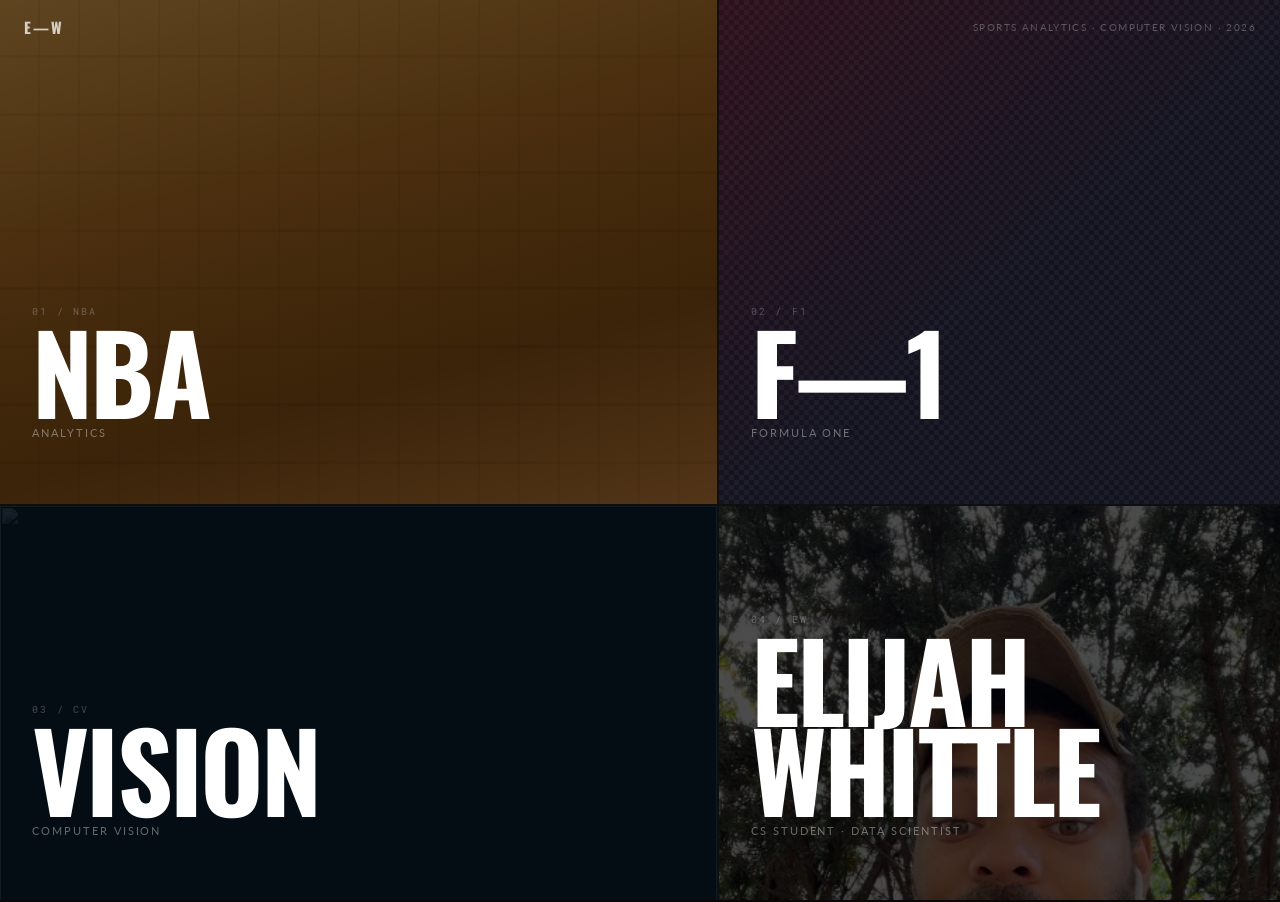
==== index.html @ 5f6a764a "Initial portfolio deploy" ====
<!DOCTYPE html>
<html lang="en">
<head>
<meta charset="UTF-8"/>
<meta name="viewport" content="width=device-width, initial-scale=1.0"/>
<title>Elijah Whittle — Analytics</title>
<link href="https://fonts.googleapis.com/css2?family=Oswald:wght@400;700&family=Lato:wght@300;400;700&family=Roboto+Mono:wght@400&display=swap" rel="stylesheet">
<link rel="stylesheet" href="portfolio.css">
</head>
<body>

<!-- ════ SITE HEADER ════ -->
<div class="site-header">
  <span class="logo">E—W</span>
  <span class="tagline">Sports Analytics · Computer Vision · 2026</span>
</div>

<!-- ════ MOSAIC GRID ════ -->
<div class="mosaic">

  <!-- PANEL 1: NBA -->
  <div class="panel nba-panel" onclick="openOverlay('nba')">
    <div class="panel-content">
      <div class="panel-num">01 / NBA</div>
      <div class="panel-sport">NBA</div>
      <div class="panel-sub">Analytics</div>
      <div class="panel-hint">Shot Charts · ML Prediction · Team Fingerprints</div>
    </div>
  </div>

  <!-- PANEL 2: F1 -->
  <div class="panel f1-panel" onclick="openOverlay('f1')">
    <div class="panel-content">
      <div class="panel-num">02 / F1</div>
      <div class="panel-sport">F—1</div>
      <div class="panel-sub">Formula One</div>
      <div class="panel-hint">Telemetry · Lap Analysis · Driver Comparison</div>
    </div>
  </div>

  <!-- PANEL 3: CV -->
  <div class="panel cv-panel" onclick="openOverlay('cv')">
    <img src="Wemby_StpBK.gif" class="cv-video-bg" alt="" style="object-fit:cover;opacity:.22;">
    <div class="panel-content">
      <div class="panel-num">03 / CV</div>
      <div class="panel-sport">VISION</div>
      <div class="panel-sub">Computer Vision</div>
      <div class="panel-hint">YOLO · SORT · DeepSORT · OpenCV</div>
    </div>
  </div>

  <!-- PANEL 4: About -->
  <div class="panel about-panel" onclick="openOverlay('about')">
    <div class="panel-content">
      <div class="panel-num">04 / EW</div>
      <div class="panel-sport">ELIJAH<br>WHITTLE</div>
      <div class="panel-sub">CS Student · Data Scientist</div>
      <div class="panel-hint">University of DC · EDGIO · Open to Work</div>
    </div>
  </div>

</div><!-- /mosaic -->


<!-- ════ OVERLAY: NBA ════ -->
<div class="overlay" id="overlay-nba">
  <button class="ov-close" onclick="closeOverlay(event)">
    <div class="ov-close-left">
      <span class="ov-close-x">✕</span>
      <span class="ov-close-label">Back to overview</span>
    </div>
    <span class="ov-close-right">01 / NBA Analytics</span>
  </button>

  <!-- Hero -->
  <div class="ov-hero">
    <div class="ov-eyebrow"><div class="ov-eyebrow-line"></div>NBA Analytics</div>
    <div class="ov-big-title">NBA<br>ANALYTICS</div>
    <p class="ov-question">"Three tools built on one belief — that the data already knows what the game is trying to say."</p>
  </div>

  <!-- Shot Chart: Interactive Wembanyama Viewer -->
  <div class="ov-fullbleed">
    <div class="ov-fullbleed-inner">

      <!-- Header row -->
      <div class="wemby-header">
        <div>
          <div class="ov-eyebrow" style="margin-bottom:.35rem;"><div class="ov-eyebrow-line"></div>Shot Chart Generator</div>
          <h3 class="ov-h3" style="margin:0;">Victor Wembanyama · 2025–26</h3>
        </div>
        <button class="wemby-replay-btn" onclick="wembyReplay()">↺ Replay</button>
      </div>

      <!-- Player controls -->
      <div class="wemby-controls">
        <div class="wemby-ctrl-group">
          <button class="wemby-pswitch-btn active" id="wps-wemby" onclick="wembySwitchPlayer('wemby')">WEMBY</button>
          <button class="wemby-pswitch-btn" id="wps-maxey" onclick="wembySwitchPlayer('maxey')">MAXEY</button>
        </div>
      </div>

      <!-- Game selector -->
      <div class="wemby-games" id="wemby-games"></div>

      <!-- Filter pills -->
      <div class="wemby-filters" id="wemby-filters">
        <button class="wf-pill" data-filter="result" data-val="made"   onclick="wembyToggleFilter('result','made',this)">MADE</button>
        <button class="wf-pill" data-filter="result" data-val="missed" onclick="wembyToggleFilter('result','missed',this)">MISSED</button>
        <div class="wf-sep"></div>
        <button class="wf-pill" data-filter="type" data-val="2pt" onclick="wembyToggleFilter('type','2pt',this)">2PT</button>
        <button class="wf-pill" data-filter="type" data-val="3pt" onclick="wembyToggleFilter('type','3pt',this)">3PT</button>
        <div class="wf-sep"></div>
        <button class="wf-pill" data-filter="zone" data-val="Restricted Area"          onclick="wembyToggleFilter('zone','Restricted Area',this)">RA</button>
        <button class="wf-pill" data-filter="zone" data-val="In The Paint (Non-RA)"    onclick="wembyToggleFilter('zone','In The Paint (Non-RA)',this)">PAINT</button>
        <button class="wf-pill" data-filter="zone" data-val="Mid-Range"                onclick="wembyToggleFilter('zone','Mid-Range',this)">MID</button>
        <button class="wf-pill" data-filter="zone" data-val="corner3"                  onclick="wembyToggleFilter('zone','corner3',this)">CORNER 3</button>
        <button class="wf-pill" data-filter="zone" data-val="Above the Break 3"        onclick="wembyToggleFilter('zone','Above the Break 3',this)">ATB 3</button>
      </div>

      <!-- Summary strip — updates on hover + filter -->
      <div class="wemby-summary" id="wemby-summary">
        <span class="ws-zone" id="ws-zone-lbl"></span>
        <span class="ws-stat" id="ws-stats"></span>
      </div>

      <!-- Court + Stats -->
      <div class="wemby-chart-wrap">

        <!-- SVG court -->
        <div style="position:relative;">
          <svg id="wemby-court" viewBox="0 0 500 472" width="500" style="display:block;max-width:100%;"></svg>
          <div id="wemby-tooltip" style="position:absolute;pointer-events:none;opacity:0;background:#1a1a0a;border:1px solid #2a2a14;padding:7px 11px;font-family:'Roboto Mono',monospace;font-size:.65rem;color:#bbb;line-height:1.65;border-radius:2px;transition:opacity .12s;white-space:nowrap;z-index:10;"></div>
        </div>

        <!-- Stats panel -->
        <div class="wemby-stat-panel" id="wemby-panel">
          <div class="wemby-player-name" id="wemby-player-name">Victor Wembanyama</div>
          <div class="wemby-season" id="wemby-player-season">2025–26 · San Antonio Spurs</div>
          <div class="wemby-stat-grid">
            <div class="wemby-stat"><div class="wemby-stat-n" id="ws-fga">—</div><div class="wemby-stat-l">FGA</div></div>
            <div class="wemby-stat"><div class="wemby-stat-n" id="ws-fgm">—</div><div class="wemby-stat-l">FGM</div></div>
            <div class="wemby-stat"><div class="wemby-stat-n" id="ws-fgp" style="color:#F58426">—</div><div class="wemby-stat-l">FG%</div></div>
            <div class="wemby-stat"><div class="wemby-stat-n" id="ws-3pa">—</div><div class="wemby-stat-l">3PA</div></div>
            <div class="wemby-stat"><div class="wemby-stat-n" id="ws-3pm">—</div><div class="wemby-stat-l">3PM</div></div>
            <div class="wemby-stat"><div class="wemby-stat-n" id="ws-3pp" style="color:#F58426">—</div><div class="wemby-stat-l">3P%</div></div>
            <div class="wemby-stat wemby-pts-stat"><div class="wemby-stat-n" id="ws-pts">—</div><div class="wemby-stat-l">Est. Points</div></div>
          </div>
          <div class="wemby-legend" id="wemby-shots-legend">
            <div class="wemby-leg-item"><div class="wemby-leg-dot" style="background:#F58426;"></div>Made</div>
            <div class="wemby-leg-item"><div class="wemby-leg-dot" style="background:transparent;border:1.5px solid #F58426;opacity:.45;"></div>Missed</div>
            <div class="wemby-leg-item"><div class="wemby-leg-dot" style="width:11px;height:11px;border-radius:50%;background:transparent;border:1.5px solid #F58426;"></div>3PT</div>
          </div>
        </div>

      </div><!-- /chart-wrap -->

      <p class="ov-caption" id="wemby-caption">Fig 01 — Select a game above to animate Wembanyama's shot attempts on a real NBA half-court. Data via NBA Stats API. Orange filled = made · Ring = missed · Hover any dot for shot details.</p>
    </div>
  </div>

  <!-- Shot chart editorial text -->
  <div class="ov-prose">
    <div class="ov-prose-inner">
      <h3 class="ov-h3">Where does he score from?</h3>
      <p class="ov-body">The shot chart doesn't just show makes and misses. It shows the geometry of a player's game — the zones they dominate, the spots they avoid, the corners where they're quietly more efficient than anyone mentions. With Wembanyama, the shape is unlike any player the league has seen: rim finishes, corner threes, and pull-up threes from step-back range coexist in a single season profile. Every dot is a decision. The pattern is the player.</p>
      <div class="ov-callout nba-call">Wembanyama's post-All-Star shot profile shifts measurably — more above-break threes, fewer mid-range attempts. The chart makes that evolution visible without a single word of commentary.</div>
    </div>
  </div>

  <!-- Career Comparison: Interactive -->
  <div class="ov-fullbleed">
    <div class="ov-fullbleed-inner">

      <div class="cc-header">
        <div>
          <div class="ov-eyebrow" style="margin-bottom:.35rem;"><div class="ov-eyebrow-line"></div>ML Career Score Model</div>
          <h3 class="ov-h3" style="margin:0;">Who is closest to who?</h3>
        </div>
        <button class="cc-reset-btn" id="cc-reset">↺ Reset</button>
      </div>

      <p class="ov-body" style="margin-bottom:1.5rem;font-size:.85rem;max-width:620px;">Each dot is a player positioned by their career score — a composite metric from my ML model. Hover to explore. Click any dot to see who they're statistically closest to.</p>

      <div class="cc-stage" id="cc-stage">
        <canvas id="cc-canvas"></canvas>
      </div>

      <div class="cc-info" id="cc-info"></div>

      <p class="ov-caption">Fig 02 — Career Score Comparison. Scores computed by ML model trained on per-game stats, games played, and award history. Click any dot to animate nearest neighbors.</p>
    </div>
  </div>

  <!-- Career comparison editorial text + links -->
  <div class="ov-prose">
    <div class="ov-prose-inner">
      <p class="ov-body">The model produces a single number that collapses a career into something comparable. It's not perfect — no number is — but when you click a player and see who slides toward them, you're seeing the model's opinion about statistical kinship. Sometimes it confirms what everyone knows. Sometimes it surprises you.</p>
      <div class="ov-callout nba-call">The score doesn't just reflect points. It weights longevity, awards, and multi-dimensional production. A player with 1,500 games at 17 PPG can score higher than a 30-PPG star who only played 600 games.</div>
      <div class="ov-links">
        <a class="ov-link nl" href="https://colab.research.google.com/drive/1GtG3zYOxrq-iBa53rytmQqT-W-vHz-Pp" target="_blank">View in Colab</a>
        <a class="ov-link gl" href="https://github.com/Ewlisten/" target="_blank">GitHub</a>
      </div>
    </div>
  </div>

  <!-- bottom nav -->
  <div class="ov-bnav">
    <div>
      <div class="ov-bn-l">Next project</div>
      <button class="ov-bn-next fb" onclick="switchOverlay('nba','f1')">F—1 Analytics →</button>
    </div>
  </div>
</div><!-- /overlay-nba -->


<!-- ════ OVERLAY: F1 ════ -->
<div class="overlay" id="overlay-f1">
  <button class="ov-close" onclick="closeOverlay(event)">
    <div class="ov-close-left">
      <span class="ov-close-x">✕</span>
      <span class="ov-close-label">Back to overview</span>
    </div>
    <span class="ov-close-right">02 / Formula One</span>
  </button>

  <div class="ov-hero">
    <div class="ov-eyebrow"><div class="ov-eyebrow-line"></div>Formula One Analytics</div>
    <div class="ov-big-title">F—1</div>
    <p class="ov-question">"The stopwatch captures everything. These tools are how we listen to it."</p>
  </div>

  <!-- Monaco Draft Animation video — full bleed -->
  <div class="ov-fullbleed">
    <div class="ov-fullbleed-inner">
      <video class="ov-video" controls muted loop playsinline style="max-height:540px;">
        <source src="Monaco%20Draft%20Animation.mp4" type="video/mp4">
      </video>
      <p class="ov-caption">Fig 01 — Monaco Draft Animation. Animated visualization of racing lines and drafting windows through the Monaco street circuit, built from FastF1 telemetry data.</p>
    </div>
  </div>

  <!-- Lap Delta: Interactive Canvas -->
  <div class="ov-fullbleed">
    <div class="ov-fullbleed-inner">

      <div class="ld-header">
        <div>
          <div class="ov-eyebrow" style="margin-bottom:.35rem;"><div class="ov-eyebrow-line"></div>Lap Delta Analyzer</div>
          <h3 class="ov-h3" style="margin:0;">Monaco 2024 — where does the gap open?</h3>
        </div>
        <div class="ld-driver-row">
          <div class="ld-drv-tag"><span class="ld-drv-dot" style="background:#F58426;"></span><span>VER</span></div>
          <div class="ld-drv-tag"><span class="ld-drv-dot" style="background:#DC0000;"></span><span>LEC</span></div>
          <button class="wemby-replay-btn" onclick="ldReplay()">↺ Replay</button>
        </div>
      </div>

      <div class="ld-stage" id="ld-stage">
        <canvas id="ld-canvas"></canvas>
      </div>

      <div class="ld-hover-panel" id="ld-hover-panel">
        <span class="ld-hp-lap" id="ld-hp-lap">Hover a bar</span>
        <span class="ld-hp-delta" id="ld-hp-delta">—</span>
        <span class="ld-hp-sep">·</span>
        <span class="ld-hp-sector" id="ld-hp-s1">S1 —</span>
        <span class="ld-hp-sector" id="ld-hp-s2">S2 —</span>
        <span class="ld-hp-sector" id="ld-hp-s3">S3 —</span>
        <span class="ld-hp-sep">·</span>
        <span class="ld-hp-tyre" id="ld-hp-tyre">—</span>
      </div>

      <p class="ov-caption">Fig 02 — Monaco GP 2024 · Per-lap time delta. Orange = VER faster · Red = LEC faster · Tire compound shown bottom rail · Hover any bar for sector split. Sample data shaped from FastF1 telemetry output.</p>
    </div>
  </div>

  <!-- Multi-Driver Telemetry Viewer -->
  <div class="ov-fullbleed">
    <div class="ov-fullbleed-inner">

      <div class="tlm-header">
        <div>
          <div class="ov-eyebrow" style="margin-bottom:.35rem;"><div class="ov-eyebrow-line"></div>Live Telemetry Comparison</div>
          <h3 class="ov-h3" style="margin:0;">Speed · Throttle · Brake — lap by lap</h3>
        </div>
        <button class="wemby-replay-btn" id="tlm-mode-btn" onclick="tlmToggleMode()">Δ DELTA</button>
      </div>

      <!-- Race + Driver controls -->
      <div class="tlm-controls">
        <div class="tlm-ctrl-group">
          <span class="tlm-ctrl-label">RACE</span>
          <button class="tlm-race-btn active" id="tlm-r-canada"  onclick="tlmSelectRace('canada',this)">Canada</button>
          <button class="tlm-race-btn"        id="tlm-r-jeddah"  onclick="tlmSelectRace('jeddah',this)">Jeddah</button>
          <button class="tlm-race-btn"        id="tlm-r-miami"   onclick="tlmSelectRace('miami',this)">Miami</button>
        </div>
        <div class="tlm-ctrl-group">
          <span class="tlm-ctrl-label">DRIVERS</span>
          <button class="tlm-drv-btn active" id="tlm-d-LEC" data-drv="LEC" onclick="tlmToggleDriver('LEC',this)"><span class="tlm-drv-dot lec"></span>LEC</button>
          <button class="tlm-drv-btn active" id="tlm-d-STR" data-drv="STR" onclick="tlmToggleDriver('STR',this)"><span class="tlm-drv-dot str"></span>STR</button>
          <button class="tlm-drv-btn active" id="tlm-d-PIA" data-drv="PIA" onclick="tlmToggleDriver('PIA',this)"><span class="tlm-drv-dot pia"></span>PIA</button>
        </div>
        <div class="tlm-ctrl-group">
          <span class="tlm-ctrl-label">CHANNEL</span>
          <button class="tlm-ch-btn active" id="tlm-ch-speed"    onclick="tlmSelectChannel('speed',this)">Speed</button>
          <button class="tlm-ch-btn"        id="tlm-ch-throttle" onclick="tlmSelectChannel('throttle',this)">Throttle</button>
          <button class="tlm-ch-btn"        id="tlm-ch-brake"    onclick="tlmSelectChannel('brake',this)">Brake</button>
        </div>
      </div>

      <!-- Canvas stage -->
      <div class="tlm-stage" id="tlm-stage">
        <canvas id="tlm-canvas"></canvas>
        <div class="tlm-tooltip" id="tlm-tooltip"></div>
        <!-- Scrubber line drawn in canvas; position indicator -->
        <div class="tlm-scrub-wrap">
          <input type="range" class="tlm-scrubber" id="tlm-scrubber" min="0" max="1000" value="0" oninput="tlmScrub(this.value)">
        </div>
      </div>

      <!-- Hover stat row -->
      <div class="tlm-statrow" id="tlm-statrow">
        <div class="tlm-stat-item"><span class="tlm-stat-lbl">TIME</span><span class="tlm-stat-val" id="tlm-s-time">—</span></div>
        <div class="tlm-stat-sep"></div>
        <div class="tlm-stat-item lec"><span class="tlm-stat-lbl">LEC</span><span class="tlm-stat-val" id="tlm-s-LEC">—</span></div>
        <div class="tlm-stat-item str"><span class="tlm-stat-lbl">STR</span><span class="tlm-stat-val" id="tlm-s-STR">—</span></div>
        <div class="tlm-stat-item pia"><span class="tlm-stat-lbl">PIA</span><span class="tlm-stat-val" id="tlm-s-PIA">—</span></div>
        <div class="tlm-stat-sep"></div>
        <div class="tlm-stat-item"><span class="tlm-stat-lbl">LEAD</span><span class="tlm-stat-val" id="tlm-s-lead">—</span></div>
      </div>

      <p class="ov-caption" id="tlm-caption">Fig 02 — Multi-driver telemetry · Canada 2025 · Speed channel. Hover chart to scrub. Toggle drivers or channels. Δ DELTA mode highlights where time is gained or lost.</p>
    </div>
  </div>

  <!-- Lap analyzer text -->
  <div class="ov-prose">
    <div class="ov-prose-inner">
      <h3 class="ov-h3">Where on the track does the gap actually open up?</h3>
      <p class="ov-body">A two-second gap at the flag looks like one thing in the standings and a completely different thing in the data. The Lap Time Analyzer pulls real race telemetry via FastF1 and breaks every lap into sectors — showing not just who was faster, but at which corner, on which lap, under which tire compound the delta grew.</p>
      <div class="ov-callout f1-call">Sector 2 deltas often reveal more than overall lap time. It's where setup decisions, brake bias, and driver commitment intersect — the invisible part of the race.</div>
    </div>
  </div>

  <!-- Driver comparison: image + text -->
  <div class="ov-section">
    <div class="ov-cols flip">
      <div>
        <h3 class="ov-h3">Same car. What does the data reveal?</h3>
        <p class="ov-body">The teammate comparison is the cleanest experiment in motorsport — same machinery, same strategy, different driver. The Driver vs. Teammate Tool neutralizes the car advantage and isolates individual pace across qualifying and race stints.</p>
        <p class="ov-body">When one driver is consistently 0.3s faster through the high-speed complex and 0.1s slower under braking, that's not noise. That's a skill profile.</p>
        <div class="ov-callout f1-call">Controlling for car performance is the key move. Without it, you're comparing driver talent plus machinery — which tells you nothing about either.</div>
        <div class="ov-pills">
          <span class="ov-pill fp">FastF1</span>
          <span class="ov-pill fp">pandas</span>
          <span class="ov-pill fp">matplotlib</span>
          <span class="ov-pill fp">Bokeh</span>
          <span class="ov-pill fp">NumPy</span>
        </div>
        <div class="ov-links">
          <a class="ov-link fl" href="https://github.com/Ewlisten/" target="_blank">View on GitHub</a>
        </div>
      </div>
    </div>
  </div>

  <div class="ov-bnav">
    <div>
      <div class="ov-bn-l">Next project</div>
      <button class="ov-bn-next cb" onclick="switchOverlay('f1','cv')">Computer Vision →</button>
    </div>
  </div>
</div><!-- /overlay-f1 -->


<!-- ════ OVERLAY: CV ════ -->
<div class="overlay" id="overlay-cv">
  <button class="ov-close" onclick="closeOverlay(event)">
    <div class="ov-close-left">
      <span class="ov-close-x">✕</span>
      <span class="ov-close-label">Back to overview</span>
    </div>
    <span class="ov-close-right">03 / Computer Vision</span>
  </button>

  <div class="ov-hero">
    <div class="ov-eyebrow"><div class="ov-eyebrow-line"></div>Computer Vision</div>
    <div class="ov-big-title">COM&shy;PUTER<br>VISION</div>
    <p class="ov-question">"The camera was always watching. We built the pipeline to make it see."</p>
  </div>

  <!-- Wemby trajectory video — full bleed -->
  <div class="ov-fullbleed">
    <div class="ov-fullbleed-inner">
      <video class="ov-video" controls muted loop playsinline style="max-height:520px;">
        <source src="Wemby_StpBK_TrajectOV.mp4" type="video/mp4">
      </video>
      <p class="ov-caption">Fig 01 — Wembanyama Step-Back Trajectory Overview. Ball flight path annotated frame by frame: release angle, arc peak, and landing zone mapped onto court coordinates. Processed via OpenCV + custom trajectory pipeline at 59 fps.</p>
    </div>
  </div>

  <!-- Wemby text -->
  <div class="ov-prose">
    <div class="ov-prose-inner">
      <h3 class="ov-h3">Can a model trace the exact arc of a Wembanyama step-back?</h3>
      <p class="ov-body">This pipeline applies computer vision to one of the most unguardable shots in the NBA — Wembanyama's step-back jumper. Frame by frame, it extracts ball position, calculates trajectory, and annotates the flight path with release angle and arc data. The output makes visible what broadcast angles obscure: the precise geometry that makes this shot so hard to contest.</p>
      <div class="ov-callout cv-call">Trajectory modeling at the player level turns broadcast footage into measurement data — the same kind that coaching staffs pay millions to collect manually.</div>
    </div>
  </div>

  <!-- Player tracking: text + video -->
  <div class="ov-section">
    <div class="ov-cols">
      <div>
        <h3 class="ov-h3">Tracking Tyrese Maxey — one of the fastest players alive</h3>
        <p class="ov-body">Applied YOLO detection and SORT tracking to Tyrese Maxey footage, locking a persistent bounding box onto him through contact, screens, and full-speed cuts. At Maxey's pace, maintaining ID integrity across frames is a genuine technical challenge — one that pure detection models fail under pressure.</p>
        <p class="ov-body">The annotated output logs position and proximity to other tracked players on every frame — the raw material for automated spacing and off-ball movement analysis that no box score captures.</p>
        <div class="ov-callout cv-call">When the tracker holds lock at 40+ mph cutting speed without re-assigning IDs, the model is generalizing — not memorizing camera angles.</div>
        <div class="ov-pills">
          <span class="ov-pill cp">YOLO</span>
          <span class="ov-pill cp">SORT</span>
          <span class="ov-pill cp">DeepSORT</span>
          <span class="ov-pill cp">OpenCV</span>
          <span class="ov-pill cp">Python</span>
        </div>
        <div class="ov-links">
          <a class="ov-link cl" href="https://github.com/Ewlisten/" target="_blank">View on GitHub</a>
        </div>
      </div>
      <div>
        <img src="TyMax_3.gif" alt="Tyrese Maxey tracking output" class="ov-img" style="max-height:420px;width:100%;object-fit:contain;background:#000;">
      </div>
    </div>
  </div>

  <div class="ov-bnav">
    <div>
      <div class="ov-bn-l">Next</div>
      <button class="ov-bn-next" onclick="switchOverlay('cv','about')">Elijah Whittle →</button>
    </div>
  </div>
</div><!-- /overlay-cv -->


<!-- ════ OVERLAY: ABOUT ════ -->
<div class="overlay" id="overlay-about">
  <button class="ov-close" onclick="closeOverlay(event)">
    <div class="ov-close-left">
      <span class="ov-close-x">✕</span>
      <span class="ov-close-label">Back to overview</span>
    </div>
    <span class="ov-close-right">04 / Elijah Whittle</span>
  </button>

  <div class="ov-hero">
    <div class="ov-eyebrow"><div class="ov-eyebrow-line"></div>About</div>
    <div class="ov-big-title">ELIJAH<br>WHITTLE</div>
    <p class="ov-question">CS student, data scientist, live sports broadcaster — in that order, depending on the day.</p>
  </div>

  <div class="ov-section">
    <div class="ov-cols">
      <div>
        <h3 class="ov-h3">The work</h3>
        <p class="ov-body">I build machine learning pipelines, interactive visualizations, and computer vision systems for sports data. The focus is always the same: take something the game produces — shot coordinates, lap telemetry, video footage — and turn it into something you can actually see and reason about.</p>
        <p class="ov-body">I believe sports produce some of the richest, most underutilized data in the world. Every play, lap, and sprint is a measurement. My job is to make those measurements speak.</p>
        <div class="ov-callout nba-call">"The data already knows what the game is trying to say. The tool is just how you listen."</div>
        <div class="ov-pills" style="margin-top:1.25rem;">
          <span class="ov-pill np">Python</span>
          <span class="ov-pill np">scikit-learn</span>
          <span class="ov-pill np">pandas</span>
          <span class="ov-pill np">OpenCV</span>
          <span class="ov-pill np">YOLO</span>
          <span class="ov-pill np">FastF1</span>
          <span class="ov-pill np">NBA API</span>
          <span class="ov-pill np">Bokeh</span>
          <span class="ov-pill np">SQL</span>
          <span class="ov-pill np">C++</span>
        </div>
      </div>
      <div>
        <img src="ELIpfp.jpg" alt="Elijah Whittle" class="ov-img" style="max-height:460px;border-radius:2px;">
      </div>
    </div>
  </div>

  <div class="ov-section">
    <div class="ov-cols">
      <div>
        <h3 class="ov-h3">Experience</h3>
        <p class="ov-body" style="margin-bottom:.4rem;color:rgba(255,255,255,.7);font-weight:700;">Live Event Operator — EDGIO</p>
        <p class="ov-body" style="margin-bottom:1.25rem;font-size:.8rem;color:rgba(255,255,255,.3);letter-spacing:.06em;">September 2020 – Present · Remote</p>
        <p class="ov-body">Collaborates with major national sports broadcasters on live programming delivery. Manages software tools for live transitions, ensuring minimal downtime under real broadcast pressure. Front-row seat to how sports media actually operates.</p>
      </div>
      <div>
        <h3 class="ov-h3">Education</h3>
        <p class="ov-body" style="margin-bottom:.4rem;color:rgba(255,255,255,.7);font-weight:700;">University of the District of Columbia</p>
        <p class="ov-body" style="margin-bottom:1.5rem;font-size:.8rem;color:rgba(255,255,255,.3);letter-spacing:.06em;">B.S. Computer Science · Expected 2027 · GPA 3.0</p>
        <p class="ov-body" style="margin-bottom:.4rem;color:rgba(255,255,255,.7);font-weight:700;">Duke Ellington School of the Arts</p>
        <p class="ov-body" style="font-size:.8rem;color:rgba(255,255,255,.3);letter-spacing:.06em;">Graduated 2017</p>
      </div>
    </div>
  </div>

  <div class="ov-prose">
    <div class="ov-prose-inner">
      <h3 class="ov-h3">Get in touch</h3>
      <p class="ov-body">Open to work, collaborations, and conversations about sports data.</p>
      <div class="ov-links" style="margin-top:1.25rem;">
        <a class="ov-link nl" href="mailto:whittle.elijah@gmail.com">whittle.elijah@gmail.com</a>
        <a class="ov-link gl" href="https://github.com/Ewlisten/" target="_blank">GitHub</a>
        <a class="ov-link gl" href="https://www.linkedin.com/in/elijah-stats-data/" target="_blank">LinkedIn</a>
      </div>
    </div>
  </div>

  <div class="ov-bnav">
    <div>
      <div class="ov-bn-l">Back to start</div>
      <button class="ov-bn-next nb" onclick="switchOverlay('about','nba')">NBA Analytics →</button>
    </div>
  </div>
</div><!-- /overlay-about -->


<script src="portfolio.js"></script>
</body>
</html>
---- portfolio.css ----
*,*::before,*::after{box-sizing:border-box;margin:0;padding:0;}
html,body{width:100%;height:100%;overflow:hidden;background:#080808;font-family:'Lato',sans-serif;color:#fff;}

/* ── SITE HEADER (floats over grid) ── */
.site-header{
  position:fixed;top:0;left:0;right:0;z-index:50;
  display:flex;justify-content:space-between;align-items:center;
  padding:1rem 1.5rem;pointer-events:none;
}
.logo{font-family:'Oswald',sans-serif;font-weight:700;font-size:.95rem;color:rgba(255,255,255,.75);letter-spacing:.14em;}
.tagline{font-size:.62rem;color:rgba(255,255,255,.28);letter-spacing:.14em;text-transform:uppercase;}

/* ── MOSAIC ── */
.mosaic{
  display:grid;width:100vw;height:100vh;
  grid-template-columns:56% 44%;
  grid-template-rows:56% 44%;
  gap:2px;background:#0f0f0f;
}

/* ── PANELS ── */
.panel{
  position:relative;overflow:hidden;cursor:pointer;
  display:flex;flex-direction:column;justify-content:flex-end;
  padding:2rem 2rem 2.75rem;
  -webkit-user-select:none;user-select:none;
}
.panel:active{filter:brightness(.78);}

/* sport-color bar sweeps in on hover */
.panel::after{
  content:'';position:absolute;bottom:0;left:0;
  height:3px;width:0;
  transition:width .55s cubic-bezier(.4,0,.2,1);
}
.panel:hover::after{width:100%;}
.nba-panel::after{background:#F58426;}
.f1-panel::after{background:#DC0000;}
.cv-panel::after{background:#00C8FF;}
.about-panel::after{background:rgba(255,255,255,.65);}

/* ── PANEL BACKGROUNDS ── */
.nba-panel{
  background-color:#7a4f1a;
  background-image:
    repeating-linear-gradient(90deg,transparent 0,transparent 38px,rgba(0,0,0,.055) 38px,rgba(0,0,0,.055) 40px),
    repeating-linear-gradient(180deg,rgba(255,255,255,.016) 0,rgba(255,255,255,.016) 55px,rgba(0,0,0,.04) 55px,rgba(0,0,0,.04) 58px),
    linear-gradient(165deg,#C89040 0%,#9A5E1A 40%,#7A4810 70%,#B07030 100%);
}
.nba-panel::before{content:'';position:absolute;inset:0;background:rgba(0,0,0,.53);pointer-events:none;z-index:0;}

.f1-panel{
  background-color:#15151E;
  background-image:repeating-conic-gradient(#1c1c28 0% 25%,#131320 0% 50%);
  background-size:10px 10px;
}
.f1-panel::before{content:'';position:absolute;inset:0;background:linear-gradient(140deg,rgba(220,0,0,.13) 0%,transparent 55%);pointer-events:none;z-index:0;}

/* CV panel: video plays behind everything */
.cv-panel{background:#040C14;}
.cv-panel::before{content:'';position:absolute;inset:0;background:rgba(4,12,20,.62);pointer-events:none;z-index:1;}
.cv-video-bg{
  position:absolute;inset:0;width:100%;height:100%;
  object-fit:cover;opacity:.22;z-index:0;
  transition:opacity .5s;
}
.cv-panel:hover .cv-video-bg{opacity:.38;}

/* About panel: personal photo underneath */
.about-panel{background:url('ELIpfp.jpg') center top/cover no-repeat;}
.about-panel::before{content:'';position:absolute;inset:0;background:rgba(0,0,0,.70);pointer-events:none;z-index:0;}

/* ── PANEL CONTENT ── */
.panel-content{position:relative;z-index:2;}
.panel-num{
  font-family:'Roboto Mono',monospace;font-size:.62rem;
  color:rgba(255,255,255,.25);letter-spacing:.22em;margin-bottom:.45rem;
}
.panel-sport{
  font-family:'Oswald',sans-serif;font-weight:700;
  font-size:clamp(60px,8.5vw,152px);
  line-height:.83;letter-spacing:-.025em;color:#fff;
  margin-bottom:.65rem;transition:color .3s ease;
}
.nba-panel:hover .panel-sport{color:#F58426;}
.f1-panel:hover  .panel-sport{color:#DC0000;}
.cv-panel:hover  .panel-sport{color:#00C8FF;}

.panel-sub{
  font-size:.68rem;color:rgba(255,255,255,.38);
  letter-spacing:.18em;text-transform:uppercase;margin-bottom:.5rem;
}
.panel-hint{
  font-size:.68rem;color:rgba(255,255,255,.25);letter-spacing:.06em;
  transform:translateY(10px);opacity:0;
  transition:transform .35s ease,opacity .35s ease;
}
.panel:hover .panel-hint{transform:translateY(0);opacity:1;}

/* ── OVERLAYS ── */
.overlay{
  position:fixed;inset:0;z-index:200;
  background:#080808;opacity:0;pointer-events:none;
  transform:translateY(16px);
  transition:opacity .42s ease,transform .42s ease;
  overflow-y:auto;overflow-x:hidden;
}
.overlay.active{opacity:1;pointer-events:all;transform:translateY(0);}

/* sticky close bar */
.ov-close{
  position:sticky;top:0;z-index:20;width:100%;
  display:flex;align-items:center;justify-content:space-between;
  background:rgba(8,8,8,.96);border-bottom:1px solid #181818;
  padding:.85rem 1.75rem;cursor:pointer;border:none;color:inherit;
}
.ov-close-left{display:flex;align-items:center;gap:.8rem;}
.ov-close-x{font-size:1.1rem;font-weight:300;color:rgba(255,255,255,.55);}
.ov-close-label{font-size:.62rem;letter-spacing:.2em;text-transform:uppercase;color:rgba(255,255,255,.35);}
.ov-close-right{font-family:'Roboto Mono',monospace;font-size:.62rem;color:rgba(255,255,255,.22);letter-spacing:.12em;}

/* hero */
.ov-hero{padding:5.5rem 7vw 4rem;border-bottom:1px solid #161616;max-width:1400px;margin:0 auto;}
.ov-eyebrow{
  font-family:'Roboto Mono',monospace;font-size:.62rem;
  color:rgba(255,255,255,.28);letter-spacing:.22em;text-transform:uppercase;
  margin-bottom:2rem;display:flex;align-items:center;gap:1rem;
}
.ov-eyebrow-line{height:1px;background:#222;width:60px;flex-shrink:0;}
.ov-big-title{
  font-family:'Oswald',sans-serif;font-weight:700;
  font-size:clamp(3.8rem,10vw,10rem);
  line-height:.84;letter-spacing:-.03em;color:#fff;margin-bottom:2.5rem;
}
.ov-question{
  font-size:clamp(.95rem,1.8vw,1.2rem);
  color:rgba(255,255,255,.42);max-width:580px;line-height:1.7;font-style:italic;
}

/* full-bleed visual strip */
.ov-fullbleed{padding:3.5rem 7vw;border-bottom:1px solid #161616;}
.ov-fullbleed-inner{max-width:1200px;margin:0 auto;}

/* two-col section */
.ov-section{padding:4rem 7vw;border-bottom:1px solid #161616;}
.ov-cols{max-width:1200px;margin:0 auto;display:grid;grid-template-columns:1fr 1fr;gap:4.5rem;align-items:center;}
.ov-cols.flip{direction:rtl;}
.ov-cols.flip>*{direction:ltr;}
@media(max-width:820px){.ov-cols{grid-template-columns:1fr;}}

/* prose section */
.ov-prose{padding:4rem 7vw;border-bottom:1px solid #161616;}
.ov-prose-inner{max-width:680px;margin:0 auto;}

/* text styles */
.ov-h3{font-family:'Oswald',sans-serif;font-size:1.75rem;font-weight:500;color:#fff;margin-bottom:1rem;letter-spacing:-.01em;}
.ov-body{font-size:.93rem;color:rgba(255,255,255,.5);line-height:1.82;margin-bottom:1rem;}

/* callout */
.ov-callout{
  border-left:2px solid;padding:.8rem 1.1rem;
  margin:1.5rem 0;font-size:.86rem;line-height:1.65;font-style:italic;
}
.nba-call{border-color:rgba(245,132,38,.55);background:rgba(245,132,38,.04);color:rgba(245,185,120,.78);}
.f1-call{border-color:rgba(220,0,0,.55);background:rgba(220,0,0,.04);color:rgba(255,155,155,.78);}
.cv-call{border-color:rgba(0,200,255,.5);background:rgba(0,200,255,.04);color:rgba(120,218,255,.78);}

/* caption */
.ov-caption{font-family:'Roboto Mono',monospace;font-size:.62rem;color:rgba(255,255,255,.22);letter-spacing:.12em;text-transform:uppercase;margin-top:.9rem;}

/* pills */
.ov-pills{display:flex;flex-wrap:wrap;gap:6px;margin-top:1.75rem;}
.ov-pill{font-family:'Roboto Mono',monospace;font-size:10px;padding:4px 10px;border-radius:2px;}
.np{background:rgba(245,132,38,.1);color:#F5A870;border:1px solid rgba(245,132,38,.2);}
.fp{background:rgba(220,0,0,.1);color:#FF8888;border:1px solid rgba(220,0,0,.2);}
.cp{background:rgba(0,200,255,.08);color:#70DDFF;border:1px solid rgba(0,200,255,.18);}

/* links */
.ov-links{display:flex;gap:.85rem;margin-top:2rem;flex-wrap:wrap;}
.ov-link{
  font-size:.78rem;font-weight:700;letter-spacing:.07em;
  text-decoration:none;padding:.6rem 1.4rem;border-radius:2px;
  transition:opacity .2s,transform .15s;
}
.ov-link:hover{opacity:.8;transform:translateY(-1px);}
.nl{background:#F58426;color:#fff;}
.fl{background:#DC0000;color:#fff;}
.cl{background:#00C8FF;color:#001820;}
.gl{background:transparent;border:1px solid rgba(255,255,255,.2);color:rgba(255,255,255,.6);}

/* media */
.ov-img{width:100%;display:block;object-fit:cover;border-radius:2px;}
.ov-video{width:100%;display:block;border-radius:2px;background:#000;}

/* bottom nav */
.ov-bnav{padding:3rem 7vw 4.5rem;display:flex;justify-content:space-between;align-items:flex-end;}
.ov-bn-l{font-size:.62rem;color:rgba(255,255,255,.25);letter-spacing:.2em;text-transform:uppercase;margin-bottom:.45rem;}
.ov-bn-next{
  font-family:'Oswald',sans-serif;font-size:2.2rem;font-weight:700;
  color:rgba(255,255,255,.6);cursor:pointer;letter-spacing:-.01em;
  background:none;border:none;
  transition:color .2s;font:inherit;
  font-family:'Oswald',sans-serif;font-size:2.2rem;font-weight:700;
}
.ov-bn-next:hover{color:#fff;}
.nb:hover{color:#F58426;}
.fb:hover{color:#DC0000;}
.cb:hover{color:#00C8FF;}

/* ── WEMBANYAMA SHOT CHART ── */
.wemby-header{display:flex;justify-content:space-between;align-items:flex-end;margin-bottom:.85rem;}
.wemby-controls{display:flex;justify-content:space-between;align-items:center;margin-bottom:1rem;flex-wrap:wrap;gap:.5rem;}
.wemby-ctrl-group{display:flex;gap:3px;}
.wemby-pswitch-btn{
  font-family:'Roboto Mono',monospace;font-size:.63rem;letter-spacing:.07em;
  background:transparent;border:1px solid #222;color:#444;
  padding:5px 14px;border-radius:2px;cursor:pointer;transition:all .18s;white-space:nowrap;
}
.wemby-pswitch-btn:hover{border-color:#F58426;color:#F58426;}
.wemby-pswitch-btn.active{background:rgba(245,132,38,.12);border-color:#F58426;color:#F58426;}
.wemby-view-btn{
  font-family:'Roboto Mono',monospace;font-size:.63rem;letter-spacing:.07em;
  background:transparent;border:1px solid #222;color:#444;
  padding:5px 14px;border-radius:2px;cursor:pointer;transition:all .18s;white-space:nowrap;
}
.wemby-view-btn:hover:not(.active){border-color:#F58426;color:#F58426;}
.wemby-view-btn.active{background:#F58426;border-color:#F58426;color:#fff;}
.wemby-games{display:flex;flex-wrap:wrap;gap:6px;margin-bottom:1.5rem;}
.wemby-game-btn{
  font-family:'Roboto Mono',monospace;font-size:.63rem;letter-spacing:.07em;
  background:transparent;border:1px solid #222;color:#444;
  padding:5px 11px;border-radius:2px;cursor:pointer;
  transition:all .18s;white-space:nowrap;
}
.wemby-game-btn:hover{border-color:#F58426;color:#F58426;}
.wemby-game-btn.active{background:#F58426;border-color:#F58426;color:#fff;}
.wemby-group-btn{border-style:dashed;}
.wemby-group-btn.active{background:rgba(245,132,38,.15);border-style:solid;border-color:#F58426;color:#F58426;}
.wemby-replay-btn{
  font-family:'Roboto Mono',monospace;font-size:.63rem;letter-spacing:.07em;
  background:transparent;border:1px solid #222;color:#444;
  padding:5px 13px;border-radius:2px;cursor:pointer;transition:all .18s;
  flex-shrink:0;
}
.wemby-replay-btn:hover{border-color:#F58426;color:#F58426;}
.wemby-chart-wrap{display:grid;grid-template-columns:500px 1fr;gap:2.5rem;align-items:start;max-width:800px;}
.wemby-stat-panel{padding-top:.5rem;}
.wemby-player-name{font-family:'Oswald',sans-serif;font-size:1.1rem;color:rgba(255,255,255,.7);letter-spacing:.02em;margin-bottom:.15rem;}
.wemby-season{font-family:'Roboto Mono',monospace;font-size:.58rem;color:rgba(255,255,255,.25);letter-spacing:.12em;text-transform:uppercase;margin-bottom:1.5rem;}
.wemby-stat-grid{display:grid;grid-template-columns:repeat(3,1fr);gap:.65rem 1rem;}
.wemby-stat-n{font-family:'Oswald',sans-serif;font-size:1.45rem;color:#fff;line-height:1;margin-bottom:.18rem;}
.wemby-stat-l{font-family:'Roboto Mono',monospace;font-size:.55rem;color:rgba(255,255,255,.25);letter-spacing:.1em;text-transform:uppercase;}
.wemby-pts-stat{grid-column:1/-1;margin-top:.5rem;border-top:1px solid #1a1a14;padding-top:.85rem;}
.wemby-pts-stat .wemby-stat-n{font-size:2.6rem;color:#F58426;}
.wemby-legend{display:flex;gap:1.2rem;margin-top:1.5rem;padding-top:1rem;border-top:1px solid #1a1a14;}
.wemby-leg-item{font-family:'Roboto Mono',monospace;font-size:.55rem;color:rgba(255,255,255,.28);letter-spacing:.08em;display:flex;align-items:center;gap:6px;}
.wemby-leg-dot{width:9px;height:9px;border-radius:50%;flex-shrink:0;}

/* ── CAREER COMPARISON TOOL ── */
.cc-header{display:flex;justify-content:space-between;align-items:flex-end;margin-bottom:1rem;}
.cc-reset-btn{
  font-family:'Roboto Mono',monospace;font-size:.63rem;letter-spacing:.07em;
  background:transparent;border:1px solid #222;color:#444;
  padding:5px 13px;border-radius:2px;cursor:pointer;transition:all .25s;
  opacity:0;pointer-events:none;
}
.cc-reset-btn.cc-reset-visible{opacity:1;pointer-events:all;border-color:#F58426;color:#F58426;}
.cc-reset-btn.cc-reset-visible:hover{background:#F58426;color:#fff;}
.cc-stage{width:100%;background:#0c0800;border-radius:2px;overflow:hidden;margin-bottom:1.5rem;cursor:crosshair;}
.cc-stage canvas{display:block;width:100%;}
.cc-info{
  opacity:0;max-height:0;overflow:hidden;
  transition:opacity .35s ease,max-height .45s ease;
}
.cc-info.cc-info-visible{opacity:1;max-height:600px;}
.cc-info-inner{
  display:grid;grid-template-columns:1fr 260px;gap:2.5rem;
  padding:1.5rem 0;border-top:1px solid #1a1a14;
}
@media(max-width:640px){.cc-info-inner{grid-template-columns:1fr;gap:1.5rem;}}
.cc-info-name{font-family:'Oswald',sans-serif;font-size:2rem;color:#fff;letter-spacing:-.02em;line-height:1;margin-bottom:.35rem;}
.cc-info-score{display:flex;align-items:baseline;gap:.5rem;margin-bottom:.3rem;}
.cc-score-num{font-family:'Oswald',sans-serif;font-size:1.8rem;color:#F58426;line-height:1;}
.cc-score-lbl{font-family:'Roboto Mono',monospace;font-size:.55rem;color:rgba(255,255,255,.28);letter-spacing:.1em;text-transform:uppercase;}
.cc-info-gp{font-family:'Roboto Mono',monospace;font-size:.58rem;color:rgba(255,255,255,.28);letter-spacing:.07em;margin-bottom:.9rem;}
.cc-awards{display:flex;flex-wrap:wrap;gap:5px;margin-bottom:1rem;}
.cc-award{font-family:'Roboto Mono',monospace;font-size:9px;padding:3px 9px;border-radius:2px;background:rgba(245,132,38,.1);color:#F5A870;border:1px solid rgba(245,132,38,.2);}
.cc-stats-row{display:flex;gap:1.4rem;flex-wrap:wrap;}
.cc-stat-val{font-family:'Oswald',sans-serif;font-size:1.25rem;color:#fff;line-height:1;margin-bottom:.12rem;}
.cc-stat-lbl{font-family:'Roboto Mono',monospace;font-size:.5rem;color:rgba(255,255,255,.25);letter-spacing:.1em;text-transform:uppercase;}
.cc-neighbors-title{font-family:'Roboto Mono',monospace;font-size:.58rem;color:rgba(255,255,255,.28);letter-spacing:.1em;text-transform:uppercase;margin-bottom:.8rem;}
.cc-neighbors{display:flex;flex-direction:column;gap:.45rem;}
.cc-neighbor{
  display:flex;justify-content:space-between;align-items:center;
  padding:.5rem .8rem;background:#111108;
  border:1px solid #1e1e14;border-radius:2px;
  cursor:pointer;transition:border-color .15s,background .15s;
}
.cc-neighbor:hover{border-color:#F58426;background:#1a1a0a;}
.cc-neighbor-name{font-size:.82rem;color:rgba(255,255,255,.7);font-family:'Lato',sans-serif;}
.cc-neighbor-diff{font-family:'Roboto Mono',monospace;font-size:.65rem;color:#F58426;}

/* ── LAP DELTA ANALYZER (F1) ── */
.ld-header{display:flex;justify-content:space-between;align-items:flex-end;margin-bottom:1.25rem;flex-wrap:wrap;gap:1rem;}
.ld-driver-row{display:flex;align-items:center;gap:1.1rem;}
.ld-drv-tag{
  display:flex;align-items:center;gap:.45rem;
  font-family:'Roboto Mono',monospace;font-size:.65rem;
  color:rgba(255,255,255,.45);letter-spacing:.1em;
}
.ld-drv-dot{width:8px;height:8px;border-radius:50%;flex-shrink:0;display:inline-block;}
.ld-stage{width:100%;background:#080808;border-radius:2px;overflow:hidden;margin-bottom:.75rem;}
.ld-stage canvas{display:block;width:100%;}
.ld-hover-panel{
  display:flex;flex-wrap:wrap;gap:.9rem 1.4rem;align-items:center;
  padding:.55rem 1rem;
  background:#0c0800;border:1px solid #1e1e14;border-radius:2px;
  font-family:'Roboto Mono',monospace;font-size:.62rem;
  color:rgba(255,255,255,.3);letter-spacing:.07em;
  transition:opacity .15s;
  opacity:0.3;
}
.ld-hp-lap{color:rgba(255,255,255,.55);font-weight:700;}
.ld-hp-delta{font-size:.72rem;font-weight:700;color:#F58426;}
.ld-hp-sector{color:rgba(255,255,255,.35);}
.ld-hp-sep{color:rgba(255,255,255,.12);}
.ld-hp-tyre{color:rgba(255,255,255,.4);}

/* ── SHOT TRAJECTORY VIEWER (CV) ── */
.tr-header{display:flex;justify-content:space-between;align-items:flex-end;margin-bottom:1.25rem;}
.tr-wrap{display:grid;grid-template-columns:1fr 180px;gap:2rem;align-items:start;}
@media(max-width:640px){.tr-wrap{grid-template-columns:1fr;}}
.tr-canvas-wrap{width:100%;border-radius:2px;overflow:hidden;background:#040C14;}
.tr-canvas-wrap canvas{display:block;width:100%;}
.tr-stat-panel{padding-top:.25rem;}
.tr-stat{margin-bottom:1.1rem;}
.tr-stat-n{
  font-family:'Oswald',sans-serif;font-size:1.55rem;
  color:#00C8FF;line-height:1;margin-bottom:.18rem;
}
.tr-stat-l{
  font-family:'Roboto Mono',monospace;font-size:.53rem;
  color:rgba(255,255,255,.25);letter-spacing:.1em;text-transform:uppercase;
}
.tr-phases{
  display:flex;flex-direction:column;gap:.35rem;
  margin-top:1.25rem;padding-top:1rem;border-top:1px solid #0d2030;
}
.tr-phase{
  font-family:'Roboto Mono',monospace;font-size:.58rem;
  letter-spacing:.14em;padding:.32rem .6rem;border-radius:2px;
  color:rgba(0,200,255,.2);border:1px solid rgba(0,200,255,.08);
  transition:all .25s;
}
.tr-phase.active{
  color:#00C8FF;border-color:rgba(0,200,255,.4);
  background:rgba(0,200,255,.07);
}

/* ── SHOT CHART — FILTER PILLS & SUMMARY ──────────────────────────────────── */
.wemby-filters{
  display:flex;align-items:center;flex-wrap:wrap;gap:.35rem;
  padding:.55rem .1rem .35rem;
  opacity:0;transition:opacity .3s ease;
}
.wemby-filters.visible{ opacity:1; }

.wf-pill{
  background:transparent;
  border:1px solid rgba(245,132,38,.22);
  color:rgba(245,132,38,.45);
  font-family:'Roboto Mono',monospace;
  font-size:.52rem;letter-spacing:.12em;text-transform:uppercase;
  padding:.28rem .6rem;border-radius:2px;cursor:pointer;
  transition:background .2s ease,border-color .2s ease,color .2s ease,transform .15s ease;
  user-select:none;
}
.wf-pill:hover{
  border-color:rgba(245,132,38,.5);
  color:rgba(245,132,38,.75);
  transform:translateY(-1px);
}
.wf-pill.active{
  background:rgba(245,132,38,.15);
  border-color:rgba(245,132,38,.7);
  color:#F58426;
}

.wf-sep{
  width:1px;height:1rem;
  background:rgba(255,255,255,.1);
  margin:0 .15rem;flex-shrink:0;
}

.wemby-summary{
  display:flex;align-items:baseline;gap:.7rem;
  min-height:1.2rem;
  padding:.1rem 0 .55rem;
  border-bottom:1px solid rgba(255,255,255,.05);
  transition:opacity .25s ease;
}
.ws-zone{
  font-family:'Oswald',sans-serif;font-size:.62rem;
  letter-spacing:.14em;text-transform:uppercase;
  color:rgba(245,132,38,.7);
}
.ws-stat{
  font-family:'Roboto Mono',monospace;font-size:.56rem;
  letter-spacing:.1em;color:rgba(255,255,255,.35);
}

/* ── F1 TELEMETRY VIEWER ───────────────────────────────────────────────────── */
.tlm-header{
  display:flex;align-items:flex-start;justify-content:space-between;
  flex-wrap:wrap;gap:1rem;margin-bottom:1rem;
}
.tlm-controls{
  display:flex;flex-wrap:wrap;gap:1rem;margin-bottom:.85rem;align-items:center;
}
.tlm-ctrl-group{
  display:flex;align-items:center;gap:.3rem;
}
.tlm-ctrl-label{
  font-family:'Roboto Mono',monospace;font-size:.48rem;
  letter-spacing:.14em;color:rgba(255,255,255,.22);
  text-transform:uppercase;margin-right:.2rem;
}
.tlm-race-btn,.tlm-drv-btn,.tlm-ch-btn{
  background:transparent;
  border:1px solid rgba(255,255,255,.12);
  color:rgba(255,255,255,.3);
  font-family:'Roboto Mono',monospace;font-size:.52rem;
  letter-spacing:.1em;text-transform:uppercase;
  padding:.26rem .55rem;border-radius:2px;cursor:pointer;
  transition:background .2s ease,border-color .2s ease,color .2s ease;
  display:flex;align-items:center;gap:.3rem;
}
.tlm-race-btn:hover,.tlm-drv-btn:hover,.tlm-ch-btn:hover{
  border-color:rgba(255,255,255,.3);color:rgba(255,255,255,.65);
}
.tlm-race-btn.active,.tlm-ch-btn.active{
  background:rgba(255,255,255,.07);
  border-color:rgba(255,255,255,.35);color:#fff;
}
.tlm-drv-btn.active.lec-btn{ border-color:rgba(220,0,0,.5); color:rgba(220,0,0,.9); background:rgba(220,0,0,.08); }
.tlm-drv-btn.active.str-btn{ border-color:rgba(0,165,80,.5); color:rgba(0,165,80,.9); background:rgba(0,165,80,.08); }
.tlm-drv-btn.active.pia-btn{ border-color:rgba(255,128,0,.5); color:rgba(255,128,0,.9); background:rgba(255,128,0,.08); }

.tlm-drv-dot{
  width:6px;height:6px;border-radius:50%;display:inline-block;
}
.tlm-drv-dot.lec{ background:#DC0000; }
.tlm-drv-dot.str{ background:#00A550; }
.tlm-drv-dot.pia{ background:#FF8000; }

.tlm-stage{
  position:relative;width:100%;
  background:#060608;border:1px solid rgba(255,255,255,.05);
  border-radius:2px;overflow:hidden;
}
.tlm-stage canvas{
  width:100%;display:block;cursor:crosshair;
}
.tlm-tooltip{
  position:absolute;pointer-events:none;
  background:#101014;border:1px solid rgba(255,255,255,.12);
  padding:.4rem .65rem;border-radius:2px;font-size:.58rem;
  font-family:'Roboto Mono',monospace;color:rgba(255,255,255,.75);
  white-space:nowrap;opacity:0;transition:opacity .15s;
  letter-spacing:.06em;line-height:1.6;
}

.tlm-scrub-wrap{
  padding:.35rem .55rem .4rem;
  background:rgba(0,0,0,.3);
}
.tlm-scrubber{
  width:100%;height:2px;cursor:pointer;
  -webkit-appearance:none;appearance:none;
  background:rgba(255,255,255,.08);border-radius:1px;outline:none;
}
.tlm-scrubber::-webkit-slider-thumb{
  -webkit-appearance:none;appearance:none;
  width:10px;height:10px;border-radius:50%;
  background:#fff;cursor:pointer;
  box-shadow:0 0 4px rgba(255,255,255,.4);
}
.tlm-scrubber::-moz-range-thumb{
  width:10px;height:10px;border-radius:50%;border:none;
  background:#fff;cursor:pointer;
}

.tlm-statrow{
  display:flex;align-items:center;flex-wrap:wrap;gap:.5rem;
  padding:.6rem .05rem .25rem;
  border-top:1px solid rgba(255,255,255,.05);
}
.tlm-stat-item{
  display:flex;align-items:baseline;gap:.3rem;
}
.tlm-stat-lbl{
  font-family:'Roboto Mono',monospace;font-size:.44rem;
  letter-spacing:.14em;color:rgba(255,255,255,.22);
  text-transform:uppercase;
}
.tlm-stat-val{
  font-family:'Roboto Mono',monospace;font-size:.66rem;
  color:rgba(255,255,255,.7);letter-spacing:.05em;
}
.tlm-stat-item.lec .tlm-stat-val{ color:#DC0000; }
.tlm-stat-item.str .tlm-stat-val{ color:#00A550; }
.tlm-stat-item.pia .tlm-stat-val{ color:#FF8000; }
.tlm-stat-sep{
  width:1px;height:1rem;background:rgba(255,255,255,.08);margin:0 .2rem;
}
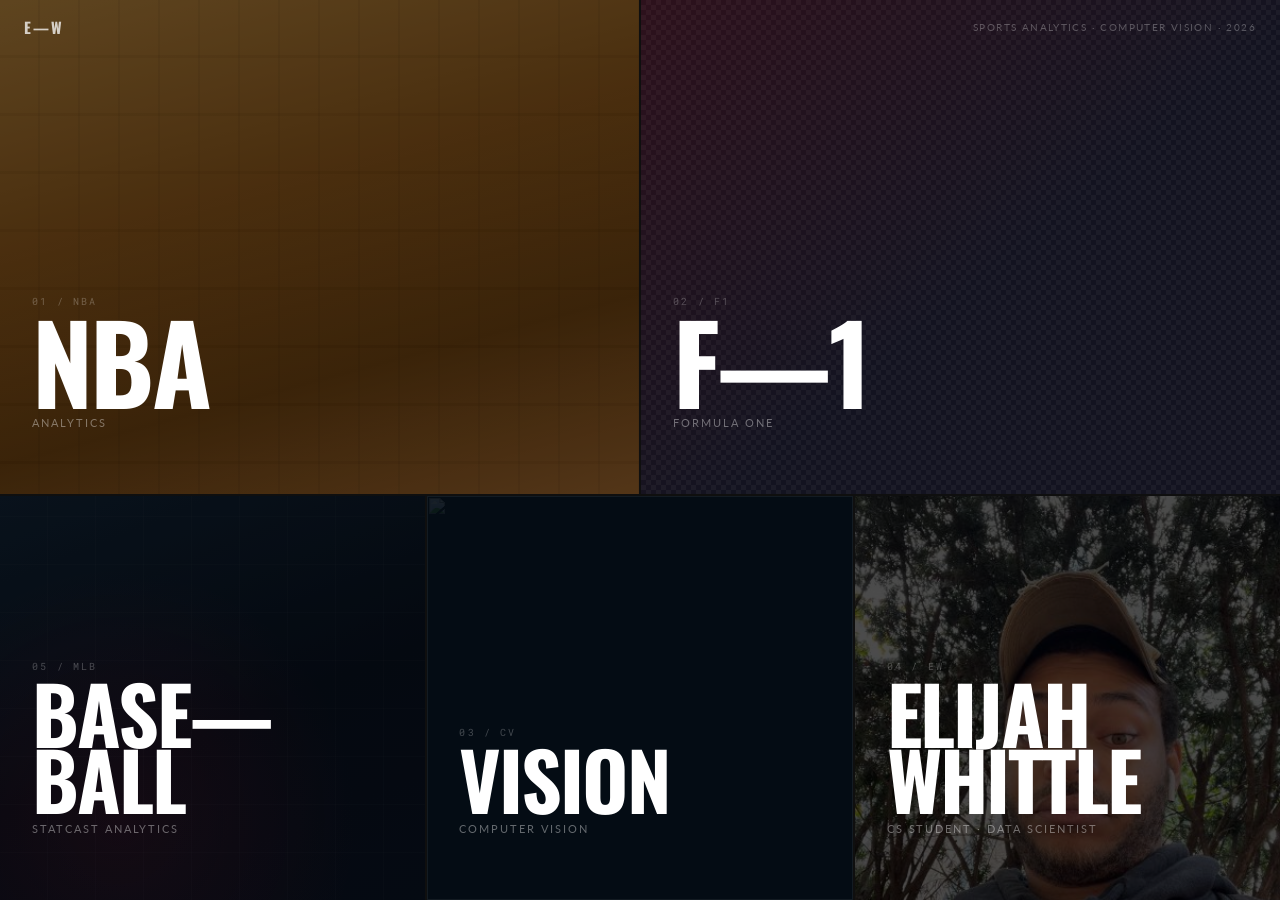
==== commit 732341ef: "feat(mlb): amber hover, 6-player roster (Cruz/Wood/Walker/Marsh/Kwan), inline data bundle" ====
--- a/index.html
+++ b/index.html
@@ -38,6 +38,16 @@
     </div>
   </div>
 
+  <!-- PANEL 5: MLB -->
+  <div class="panel mlb-panel" onclick="openOverlay('mlb')">
+    <div class="panel-content">
+      <div class="panel-num">05 / MLB</div>
+      <div class="panel-sport">BASE—<br>BALL</div>
+      <div class="panel-sub">Statcast Analytics</div>
+      <div class="panel-hint">Exit Velocity · Launch Angle · Pitch Analysis</div>
+    </div>
+  </div>
+
   <!-- PANEL 3: CV -->
   <div class="panel cv-panel" onclick="openOverlay('cv')">
     <img src="Wemby_StpBK.gif" class="cv-video-bg" alt="" style="object-fit:cover;opacity:.22;">
@@ -76,7 +86,7 @@
   <div class="ov-hero">
     <div class="ov-eyebrow"><div class="ov-eyebrow-line"></div>NBA Analytics</div>
     <div class="ov-big-title">NBA<br>ANALYTICS</div>
-    <p class="ov-question">"Three tools built on one belief — that the data already knows what the game is trying to say."</p>
+    <p class="ov-question">"Every game leaves a trace. This is how you read it."</p>
   </div>
 
   <!-- Shot Chart: Interactive Wembanyama Viewer -->
@@ -230,48 +240,13 @@
     <p class="ov-question">"The stopwatch captures everything. These tools are how we listen to it."</p>
   </div>
 
-  <!-- Monaco Draft Animation video — full bleed -->
+  <!-- Miami Track Animation video — full bleed -->
   <div class="ov-fullbleed">
     <div class="ov-fullbleed-inner">
       <video class="ov-video" controls muted loop playsinline style="max-height:540px;">
-        <source src="Monaco%20Draft%20Animation.mp4" type="video/mp4">
+        <source src="Miami_Trackanimation.mp4" type="video/mp4">
       </video>
-      <p class="ov-caption">Fig 01 — Monaco Draft Animation. Animated visualization of racing lines and drafting windows through the Monaco street circuit, built from FastF1 telemetry data.</p>
-    </div>
-  </div>
-
-  <!-- Lap Delta: Interactive Canvas -->
-  <div class="ov-fullbleed">
-    <div class="ov-fullbleed-inner">
-
-      <div class="ld-header">
-        <div>
-          <div class="ov-eyebrow" style="margin-bottom:.35rem;"><div class="ov-eyebrow-line"></div>Lap Delta Analyzer</div>
-          <h3 class="ov-h3" style="margin:0;">Monaco 2024 — where does the gap open?</h3>
-        </div>
-        <div class="ld-driver-row">
-          <div class="ld-drv-tag"><span class="ld-drv-dot" style="background:#F58426;"></span><span>VER</span></div>
-          <div class="ld-drv-tag"><span class="ld-drv-dot" style="background:#DC0000;"></span><span>LEC</span></div>
-          <button class="wemby-replay-btn" onclick="ldReplay()">↺ Replay</button>
-        </div>
-      </div>
-
-      <div class="ld-stage" id="ld-stage">
-        <canvas id="ld-canvas"></canvas>
-      </div>
-
-      <div class="ld-hover-panel" id="ld-hover-panel">
-        <span class="ld-hp-lap" id="ld-hp-lap">Hover a bar</span>
-        <span class="ld-hp-delta" id="ld-hp-delta">—</span>
-        <span class="ld-hp-sep">·</span>
-        <span class="ld-hp-sector" id="ld-hp-s1">S1 —</span>
-        <span class="ld-hp-sector" id="ld-hp-s2">S2 —</span>
-        <span class="ld-hp-sector" id="ld-hp-s3">S3 —</span>
-        <span class="ld-hp-sep">·</span>
-        <span class="ld-hp-tyre" id="ld-hp-tyre">—</span>
-      </div>
-
-      <p class="ov-caption">Fig 02 — Monaco GP 2024 · Per-lap time delta. Orange = VER faster · Red = LEC faster · Tire compound shown bottom rail · Hover any bar for sector split. Sample data shaped from FastF1 telemetry output.</p>
+      <p class="ov-caption">Fig 01 — Miami GP · Track Animation. Racing line and sector progression through the Miami International Autodrome, built from FastF1 telemetry data.</p>
     </div>
   </div>
 
@@ -281,39 +256,92 @@
 
       <div class="tlm-header">
         <div>
-          <div class="ov-eyebrow" style="margin-bottom:.35rem;"><div class="ov-eyebrow-line"></div>Live Telemetry Comparison</div>
-          <h3 class="ov-h3" style="margin:0;">Speed · Throttle · Brake — lap by lap</h3>
-        </div>
-        <button class="wemby-replay-btn" id="tlm-mode-btn" onclick="tlmToggleMode()">Δ DELTA</button>
-      </div>
-
-      <!-- Race + Driver controls -->
+          <div class="ov-eyebrow" style="margin-bottom:.35rem;"><div class="ov-eyebrow-line"></div>Multi-Driver Telemetry</div>
+          <h3 class="ov-h3" style="margin:0;">LEC · STR · PIA — Race Fastest Laps</h3>
+        </div>
+        <div class="tlm-mate-badges">
+          <span class="tlm-drv-badge" style="border-color:#DC0000;color:#DC0000;"><span class="tlm-drv-dot" style="background:#DC0000;"></span>LEC</span>
+          <span class="tlm-drv-badge" style="border-color:#00A550;color:#00A550;"><span class="tlm-drv-dot" style="background:#00A550;"></span>STR</span>
+          <span class="tlm-drv-badge" style="border-color:#FF8000;color:#FF8000;"><span class="tlm-drv-dot" style="background:#FF8000;"></span>PIA</span>
+        </div>
+      </div>
+
       <div class="tlm-controls">
         <div class="tlm-ctrl-group">
           <span class="tlm-ctrl-label">RACE</span>
-          <button class="tlm-race-btn active" id="tlm-r-canada"  onclick="tlmSelectRace('canada',this)">Canada</button>
-          <button class="tlm-race-btn"        id="tlm-r-jeddah"  onclick="tlmSelectRace('jeddah',this)">Jeddah</button>
-          <button class="tlm-race-btn"        id="tlm-r-miami"   onclick="tlmSelectRace('miami',this)">Miami</button>
+          <button class="tlm-ch-btn mlt-race-btn active" id="mlt-race-canada" onclick="mltSelectRace('canada',this)">Canada</button>
+          <button class="tlm-ch-btn mlt-race-btn" id="mlt-race-jeddah" onclick="mltSelectRace('jeddah',this)">Jeddah</button>
+          <button class="tlm-ch-btn mlt-race-btn" id="mlt-race-miami" onclick="mltSelectRace('miami',this)">Miami</button>
         </div>
         <div class="tlm-ctrl-group">
           <span class="tlm-ctrl-label">DRIVERS</span>
-          <button class="tlm-drv-btn active" id="tlm-d-LEC" data-drv="LEC" onclick="tlmToggleDriver('LEC',this)"><span class="tlm-drv-dot lec"></span>LEC</button>
-          <button class="tlm-drv-btn active" id="tlm-d-STR" data-drv="STR" onclick="tlmToggleDriver('STR',this)"><span class="tlm-drv-dot str"></span>STR</button>
-          <button class="tlm-drv-btn active" id="tlm-d-PIA" data-drv="PIA" onclick="tlmToggleDriver('PIA',this)"><span class="tlm-drv-dot pia"></span>PIA</button>
-        </div>
+          <button class="tlm-ch-btn active" id="mlt-drv-LEC" onclick="mltToggleDriver('LEC',this)">LEC</button>
+          <button class="tlm-ch-btn active" id="mlt-drv-STR" onclick="mltToggleDriver('STR',this)">STR</button>
+          <button class="tlm-ch-btn active" id="mlt-drv-PIA" onclick="mltToggleDriver('PIA',this)">PIA</button>
+        </div>
+        <div class="tlm-ctrl-group">
+          <span class="tlm-ctrl-label">CHANNEL</span>
+          <button class="tlm-ch-btn mlt-ch-btn active" id="mlt-ch-speed" onclick="mltSelectChannel('speed',this)">Speed</button>
+          <button class="tlm-ch-btn mlt-ch-btn" id="mlt-ch-throttle" onclick="mltSelectChannel('throttle',this)">Throttle</button>
+          <button class="tlm-ch-btn mlt-ch-btn" id="mlt-ch-brake" onclick="mltSelectChannel('brake',this)">Brake</button>
+        </div>
+      </div>
+
+      <div class="tlm-stage" id="mlt-stage">
+        <canvas id="mlt-canvas"></canvas>
+        <div class="tlm-tooltip" id="mlt-tooltip"></div>
+        <div class="tlm-scrub-wrap">
+          <input type="range" class="tlm-scrubber" id="mlt-scrubber" min="0" max="1000" value="0" oninput="mltScrub(this.value)">
+        </div>
+      </div>
+
+      <div class="tlm-statrow" id="mlt-statrow">
+        <div class="tlm-stat-item"><span class="tlm-stat-lbl">TIME</span><span class="tlm-stat-val" id="mlt-s-time">—</span></div>
+        <div class="tlm-stat-sep"></div>
+        <div class="tlm-stat-item" style="color:#DC0000;"><span class="tlm-stat-lbl">LEC</span><span class="tlm-stat-val" id="mlt-s-LEC" style="color:#DC0000;">—</span></div>
+        <div class="tlm-stat-item" style="color:#00A550;"><span class="tlm-stat-lbl">STR</span><span class="tlm-stat-val" id="mlt-s-STR" style="color:#00A550;">—</span></div>
+        <div class="tlm-stat-item" style="color:#FF8000;"><span class="tlm-stat-lbl">PIA</span><span class="tlm-stat-val" id="mlt-s-PIA" style="color:#FF8000;">—</span></div>
+        <div class="tlm-stat-sep"></div>
+        <div class="tlm-stat-item"><span class="tlm-stat-lbl">LEAD</span><span class="tlm-stat-val" id="mlt-s-lead">—</span></div>
+      </div>
+
+      <p class="ov-caption">Fig 02 — Canada / Jeddah / Miami 2025 · Race fastest laps for Leclerc, Stroll, and Piastri. Speed, throttle, and brake channels extracted via FastF1. Scrub the timeline or hover to compare drivers at any point on the lap.</p>
+    </div>
+  </div>
+
+  <!-- Teammate Fastest Lap Comparison -->
+  <div class="ov-fullbleed">
+    <div class="ov-fullbleed-inner">
+
+      <div class="tlm-header">
+        <div>
+          <div class="ov-eyebrow" style="margin-bottom:.35rem;"><div class="ov-eyebrow-line"></div>Fastest Lap Comparison (Teammates)</div>
+          <h3 class="ov-h3" style="margin:0;">ANT vs RUS · Miami 2026 · Same car, different lap</h3>
+        </div>
+        <div class="tlm-mate-badges">
+          <span class="tlm-drv-badge ant"><span class="tlm-drv-dot ant"></span>ANT</span>
+          <span class="tlm-drv-badge rus"><span class="tlm-drv-dot rus"></span>RUS</span>
+        </div>
+      </div>
+
+      <!-- Channel controls only — drivers are fixed (ANT vs RUS) -->
+      <div class="tlm-controls">
         <div class="tlm-ctrl-group">
           <span class="tlm-ctrl-label">CHANNEL</span>
           <button class="tlm-ch-btn active" id="tlm-ch-speed"    onclick="tlmSelectChannel('speed',this)">Speed</button>
           <button class="tlm-ch-btn"        id="tlm-ch-throttle" onclick="tlmSelectChannel('throttle',this)">Throttle</button>
           <button class="tlm-ch-btn"        id="tlm-ch-brake"    onclick="tlmSelectChannel('brake',this)">Brake</button>
         </div>
+        <div class="tlm-ctrl-group tlm-delta-legend">
+          <span class="tlm-delta-swatch green"></span><span class="tlm-delta-lbl">ANT faster</span>
+          <span class="tlm-delta-swatch red"></span><span class="tlm-delta-lbl">RUS faster</span>
+        </div>
       </div>
 
       <!-- Canvas stage -->
       <div class="tlm-stage" id="tlm-stage">
         <canvas id="tlm-canvas"></canvas>
         <div class="tlm-tooltip" id="tlm-tooltip"></div>
-        <!-- Scrubber line drawn in canvas; position indicator -->
         <div class="tlm-scrub-wrap">
           <input type="range" class="tlm-scrubber" id="tlm-scrubber" min="0" max="1000" value="0" oninput="tlmScrub(this.value)">
         </div>
@@ -323,14 +351,13 @@
       <div class="tlm-statrow" id="tlm-statrow">
         <div class="tlm-stat-item"><span class="tlm-stat-lbl">TIME</span><span class="tlm-stat-val" id="tlm-s-time">—</span></div>
         <div class="tlm-stat-sep"></div>
-        <div class="tlm-stat-item lec"><span class="tlm-stat-lbl">LEC</span><span class="tlm-stat-val" id="tlm-s-LEC">—</span></div>
-        <div class="tlm-stat-item str"><span class="tlm-stat-lbl">STR</span><span class="tlm-stat-val" id="tlm-s-STR">—</span></div>
-        <div class="tlm-stat-item pia"><span class="tlm-stat-lbl">PIA</span><span class="tlm-stat-val" id="tlm-s-PIA">—</span></div>
+        <div class="tlm-stat-item ant"><span class="tlm-stat-lbl">ANT</span><span class="tlm-stat-val" id="tlm-s-ANT">—</span></div>
+        <div class="tlm-stat-item rus"><span class="tlm-stat-lbl">RUS</span><span class="tlm-stat-val" id="tlm-s-RUS">—</span></div>
         <div class="tlm-stat-sep"></div>
-        <div class="tlm-stat-item"><span class="tlm-stat-lbl">LEAD</span><span class="tlm-stat-val" id="tlm-s-lead">—</span></div>
-      </div>
-
-      <p class="ov-caption" id="tlm-caption">Fig 02 — Multi-driver telemetry · Canada 2025 · Speed channel. Hover chart to scrub. Toggle drivers or channels. Δ DELTA mode highlights where time is gained or lost.</p>
+        <div class="tlm-stat-item"><span class="tlm-stat-lbl">Δ</span><span class="tlm-stat-val" id="tlm-s-delta">—</span></div>
+      </div>
+
+      <p class="ov-caption" id="tlm-caption">Fig 02 — Teammate fastest lap comparison · Miami 2026 · Speed channel. Green fill = ANT carrying more speed · Red fill = RUS carrying more speed. Hover or scrub to explore every moment of the lap.</p>
     </div>
   </div>
 
@@ -387,16 +414,16 @@
   <div class="ov-hero">
     <div class="ov-eyebrow"><div class="ov-eyebrow-line"></div>Computer Vision</div>
     <div class="ov-big-title">COM&shy;PUTER<br>VISION</div>
-    <p class="ov-question">"The camera was always watching. We built the pipeline to make it see."</p>
+    <p class="ov-question">"Seeing is easy. Understanding is built."</p>
   </div>
 
   <!-- Wemby trajectory video — full bleed -->
   <div class="ov-fullbleed">
     <div class="ov-fullbleed-inner">
       <video class="ov-video" controls muted loop playsinline style="max-height:520px;">
-        <source src="Wemby_StpBK_TrajectOV.mp4" type="video/mp4">
+        <source src="Wemby_StpBK_analyzed (1).mp4" type="video/mp4">
       </video>
-      <p class="ov-caption">Fig 01 — Wembanyama Step-Back Trajectory Overview. Ball flight path annotated frame by frame: release angle, arc peak, and landing zone mapped onto court coordinates. Processed via OpenCV + custom trajectory pipeline at 59 fps.</p>
+      <p class="ov-caption">Fig 01 — Wembanyama Step-Back · Model Output. Trajectory overlay computed frame by frame: ball detection, arc path, release angle, and peak annotated in real time. OpenCV + custom tracking pipeline · 59 fps.</p>
     </div>
   </div>
 
@@ -524,6 +551,105 @@
 </div><!-- /overlay-about -->
 
 
+<!-- ════ OVERLAY: MLB ════ -->
+<div class="overlay" id="overlay-mlb">
+  <button class="ov-close" onclick="closeOverlay(event)">
+    <div class="ov-close-left">
+      <span class="ov-close-x">✕</span>
+      <span class="ov-close-label">Back to overview</span>
+    </div>
+    <span class="ov-close-right">05 / MLB Analytics</span>
+  </button>
+
+  <!-- Hero -->
+  <div class="ov-hero">
+    <div class="ov-eyebrow"><div class="ov-eyebrow-line"></div>MLB Analytics</div>
+    <div class="ov-big-title">BASE—<br>BALL</div>
+    <p class="ov-question">This scouting lab breaks down hitter performance using Statcast data. Use the zone grid to see where a player makes contact, the EV histogram to assess bat speed, and the stats table to compare month-to-month trends. Higher barrel% and hard-hit% indicate quality contact.</p>
+  </div>
+
+  <!-- Batted Ball Profile -->
+  <div class="ov-fullbleed">
+    <div class="ov-fullbleed-inner">
+
+      <div class="mlb-header">
+        <div>
+          <div class="ov-eyebrow" style="margin-bottom:.35rem;"><div class="ov-eyebrow-line"></div>Batted Ball Profile</div>
+          <h3 class="ov-h3" style="margin:0;">Pitch Speed vs Exit Velocity · Click a point</h3>
+        </div>
+        <div class="mlb-player-btns" id="mlb-player-btns">
+          <button class="mlb-player-btn active" onclick="mlbSelectPlayer('harper',this)">HARPER</button>
+          <button class="mlb-player-btn" onclick="mlbSelectPlayer('cruz',this)">CRUZ</button>
+          <button class="mlb-player-btn" onclick="mlbSelectPlayer('wood',this)">WOOD</button>
+          <button class="mlb-player-btn" onclick="mlbSelectPlayer('walker',this)">WALKER</button>
+          <button class="mlb-player-btn" onclick="mlbSelectPlayer('marsh',this)">MARSH</button>
+          <button class="mlb-player-btn" onclick="mlbSelectPlayer('kwan',this)">KWAN</button>
+        </div>
+      </div>
+
+      <div class="mlb-filter-row">
+        <div class="mlb-filter-group">
+          <span class="mlb-filter-label">PITCH</span>
+          <div class="mlb-pills" id="mlb-pitch-filters"></div>
+        </div>
+        <div class="mlb-filter-group">
+          <span class="mlb-filter-label">CONTACT</span>
+          <div class="mlb-pills" id="mlb-bb-filters"></div>
+        </div>
+      </div>
+
+      <div class="mlb-canvas-row">
+        <div class="mlb-scatter-stage" id="mlb-scatter-stage">
+          <canvas id="mlb-scatter-canvas"></canvas>
+          <div class="mlb-tooltip" id="mlb-tooltip"></div>
+        </div>
+        <div class="mlb-vector-stage" id="mlb-vector-stage">
+          <canvas id="mlb-vector-canvas"></canvas>
+        </div>
+      </div>
+
+      <div class="mlb-statrow">
+        <div class="mlb-stat-item">
+          <span class="mlb-stat-lbl">Exit Velo</span>
+          <span class="mlb-stat-val" id="mlb-s-ev">—</span>
+        </div>
+        <div class="mlb-stat-sep"></div>
+        <div class="mlb-stat-item">
+          <span class="mlb-stat-lbl">Launch Angle</span>
+          <span class="mlb-stat-val" id="mlb-s-la">—</span>
+        </div>
+        <div class="mlb-stat-sep"></div>
+        <div class="mlb-stat-item">
+          <span class="mlb-stat-lbl">Pitch Type</span>
+          <span class="mlb-stat-val" id="mlb-s-pt">—</span>
+        </div>
+        <div class="mlb-stat-sep"></div>
+        <div class="mlb-stat-item">
+          <span class="mlb-stat-lbl">Pitch Speed</span>
+          <span class="mlb-stat-val" id="mlb-s-ps">—</span>
+        </div>
+        <div class="mlb-stat-sep"></div>
+        <div class="mlb-stat-item">
+          <span class="mlb-stat-lbl">Contact</span>
+          <span class="mlb-stat-val" id="mlb-s-bb">—</span>
+        </div>
+      </div>
+
+      <p class="ov-caption">Fig 01 — Statcast batted ball data · Each point is one batted ball event · Red shading = hard contact zone (95+ mph EV) · Click a point to view its launch angle profile on the right · Filter by pitch type or contact result above.</p>
+    </div>
+  </div>
+
+  <!-- Bottom nav -->
+  <div class="ov-bnav">
+    <div>
+      <div class="ov-bn-l">Continue to</div>
+      <button class="ov-bn-next nb" onclick="switchOverlay('mlb','nba')">NBA Analytics →</button>
+    </div>
+  </div>
+
+</div><!-- /overlay-mlb -->
+
+<script src="mlb_data.js"></script>
 <script src="portfolio.js"></script>
 </body>
 </html>
--- a/portfolio.css
+++ b/portfolio.css
@@ -13,10 +13,17 @@
 /* ── MOSAIC ── */
 .mosaic{
   display:grid;width:100vw;height:100vh;
-  grid-template-columns:56% 44%;
-  grid-template-rows:56% 44%;
+  grid-template-columns:repeat(6,1fr);
+  grid-template-rows:55fr 45fr;
   gap:2px;background:#0f0f0f;
 }
+/* top row: NBA (cols 1-3, 50%) | F1 (cols 4-6, 50%) */
+.nba-panel  { grid-column:1/4; grid-row:1; }
+.f1-panel   { grid-column:4/7; grid-row:1; }
+/* bottom row: MLB | CV | About (each 33%) */
+.mlb-panel  { grid-column:1/3; grid-row:2; }
+.cv-panel   { grid-column:3/5; grid-row:2; }
+.about-panel{ grid-column:5/7; grid-row:2; }
 
 /* ── PANELS ── */
 .panel{
@@ -70,6 +77,19 @@
 .about-panel{background:url('ELIpfp.jpg') center top/cover no-repeat;}
 .about-panel::before{content:'';position:absolute;inset:0;background:rgba(0,0,0,.70);pointer-events:none;z-index:0;}
 
+/* MLB panel */
+.mlb-panel{
+  background-color:#060D18;
+  background-image:
+    repeating-linear-gradient(0deg,transparent,transparent 47px,rgba(255,255,255,.016) 47px,rgba(255,255,255,.016) 48px),
+    repeating-linear-gradient(90deg,transparent,transparent 47px,rgba(255,255,255,.016) 47px,rgba(255,255,255,.016) 48px),
+    radial-gradient(ellipse at 28% 80%,rgba(196,30,58,.13) 0%,transparent 55%),
+    linear-gradient(158deg,#0D1B2A 0%,#060D18 55%,#080F1C 100%);
+}
+.mlb-panel::before{content:'';position:absolute;inset:0;background:rgba(0,0,0,.34);pointer-events:none;z-index:0;}
+.mlb-panel::after{background:#D4A017;}
+.mlb-panel:hover .panel-sport{color:#D4A017;}
+
 /* ── PANEL CONTENT ── */
 .panel-content{position:relative;z-index:2;}
 .panel-num{
@@ -85,6 +105,10 @@
 .nba-panel:hover .panel-sport{color:#F58426;}
 .f1-panel:hover  .panel-sport{color:#DC0000;}
 .cv-panel:hover  .panel-sport{color:#00C8FF;}
+/* bottom-row panels: smaller sport text to fit 33vw × 45vh cells */
+.mlb-panel .panel-sport,
+.cv-panel .panel-sport,
+.about-panel .panel-sport{font-size:clamp(44px,6.2vw,108px);}
 
 .panel-sub{
   font-size:.68rem;color:rgba(255,255,255,.38);
@@ -452,6 +476,8 @@
 .tlm-drv-dot.lec{ background:#DC0000; }
 .tlm-drv-dot.str{ background:#00A550; }
 .tlm-drv-dot.pia{ background:#FF8000; }
+.tlm-drv-dot.ant{ background:#00D2BE; }
+.tlm-drv-dot.rus{ background:#C6C6C6; }
 
 .tlm-stage{
   position:relative;width:100%;
@@ -510,6 +536,120 @@
 .tlm-stat-item.lec .tlm-stat-val{ color:#DC0000; }
 .tlm-stat-item.str .tlm-stat-val{ color:#00A550; }
 .tlm-stat-item.pia .tlm-stat-val{ color:#FF8000; }
+.tlm-stat-item.ant .tlm-stat-val{ color:#00D2BE; }
+.tlm-stat-item.rus .tlm-stat-val{ color:#C6C6C6; }
 .tlm-stat-sep{
   width:1px;height:1rem;background:rgba(255,255,255,.08);margin:0 .2rem;
 }
+
+/* ── Teammate driver badges (header) ── */
+.tlm-mate-badges{
+  display:flex;align-items:center;gap:.65rem;
+}
+.tlm-drv-badge{
+  display:flex;align-items:center;gap:.35rem;
+  font-family:'Oswald',sans-serif;font-weight:700;
+  font-size:.72rem;letter-spacing:.12em;
+  color:rgba(255,255,255,.55);
+}
+.tlm-drv-badge.ant{ color:#00D2BE; }
+.tlm-drv-badge.rus{ color:#C6C6C6; }
+
+/* ── Delta fill legend strip ── */
+.tlm-delta-legend{
+  display:flex;align-items:center;gap:.45rem;
+  margin-left:auto;
+}
+.tlm-delta-swatch{
+  width:10px;height:10px;border-radius:2px;
+}
+.tlm-delta-swatch.green{ background:rgba(0,210,130,0.4); }
+.tlm-delta-swatch.red  { background:rgba(210,50,50,0.4); }
+.tlm-delta-lbl{
+  font-family:'Roboto Mono',monospace;font-size:.58rem;
+  color:rgba(255,255,255,.28);letter-spacing:.06em;
+  text-transform:uppercase;margin-right:.5rem;
+}
+
+/* ── MLB BATTED BALL ANALYTICS ─────────────────────────────────────────────── */
+.mlb-header{
+  display:flex;justify-content:space-between;align-items:flex-start;
+  flex-wrap:wrap;gap:1rem;margin-bottom:1.25rem;
+}
+.mlb-player-btns{display:flex;gap:.4rem;flex-wrap:wrap;align-items:center;}
+.mlb-player-btn{
+  font-family:'Roboto Mono',monospace;font-size:.6rem;letter-spacing:.1em;
+  background:transparent;border:1px solid rgba(196,30,58,.2);color:rgba(196,30,58,.38);
+  padding:.3rem .72rem;border-radius:2px;cursor:pointer;transition:all .2s;
+}
+.mlb-player-btn:hover{border-color:rgba(196,30,58,.5);color:rgba(196,30,58,.7);}
+.mlb-player-btn.active{background:rgba(196,30,58,.14);border-color:rgba(196,30,58,.65);color:#C41E3A;}
+
+.mlb-filter-row{
+  display:flex;flex-wrap:wrap;gap:.8rem 1.4rem;align-items:center;
+  margin-bottom:1.1rem;padding:.5rem 0;
+  border-top:1px solid #161616;border-bottom:1px solid #161616;
+}
+.mlb-filter-group{display:flex;align-items:center;gap:.38rem;}
+.mlb-filter-label{
+  font-family:'Roboto Mono',monospace;font-size:.45rem;letter-spacing:.15em;
+  color:rgba(255,255,255,.18);text-transform:uppercase;margin-right:.1rem;white-space:nowrap;
+}
+.mlb-pills{display:flex;gap:.28rem;flex-wrap:wrap;}
+.mlb-pill{
+  font-family:'Roboto Mono',monospace;font-size:.5rem;letter-spacing:.09em;
+  background:transparent;border:1px solid rgba(255,255,255,.1);
+  color:rgba(255,255,255,.22);padding:.22rem .52rem;border-radius:2px;
+  cursor:pointer;transition:all .18s;text-transform:uppercase;
+}
+.mlb-pill:hover{border-color:rgba(196,30,58,.38);color:rgba(196,30,58,.6);}
+.mlb-pill.active{background:rgba(196,30,58,.11);border-color:rgba(196,30,58,.55);color:#C41E3A;}
+
+.mlb-canvas-row{
+  display:grid;grid-template-columns:1.5fr 1fr;gap:1rem;
+  margin-bottom:.85rem;
+}
+@media(max-width:720px){.mlb-canvas-row{grid-template-columns:1fr;}}
+.mlb-scatter-stage{
+  position:relative;background:#050A12;border-radius:2px;overflow:hidden;
+  border:1px solid rgba(255,255,255,.04);
+}
+.mlb-scatter-stage canvas{display:block;width:100%;cursor:crosshair;}
+.mlb-vector-stage{
+  background:#050A12;border-radius:2px;overflow:hidden;
+  border:1px solid rgba(255,255,255,.04);
+}
+.mlb-vector-stage canvas{display:block;width:100%;}
+.mlb-tooltip{
+  position:absolute;pointer-events:none;opacity:0;
+  background:rgba(5,10,18,.94);border:1px solid rgba(196,30,58,.22);
+  padding:.38rem .6rem;border-radius:2px;
+  font-family:'Roboto Mono',monospace;font-size:.54rem;
+  color:rgba(255,255,255,.72);line-height:1.65;
+  transition:opacity .1s;white-space:nowrap;z-index:5;
+}
+
+.mlb-statrow{
+  display:flex;flex-wrap:wrap;align-items:center;gap:.3rem;
+  padding:.5rem .75rem;background:#05080E;
+  border:1px solid #0D1A26;border-radius:2px;
+}
+.mlb-stat-item{
+  display:flex;flex-direction:column;align-items:center;padding:.18rem .55rem;
+}
+.mlb-stat-lbl{
+  font-family:'Roboto Mono',monospace;font-size:.43rem;
+  letter-spacing:.12em;color:rgba(255,255,255,.2);text-transform:uppercase;margin-bottom:.16rem;
+}
+.mlb-stat-val{
+  font-family:'Oswald',sans-serif;font-size:1rem;
+  color:rgba(255,255,255,.55);letter-spacing:-.01em;line-height:1;
+  transition:color .2s;
+}
+.mlb-stat-val.ev-hard{color:#C41E3A;}
+.mlb-stat-sep{
+  width:1px;height:1.75rem;
+  background:rgba(255,255,255,.07);flex-shrink:0;
+}
+.mlb-call{border-color:rgba(196,30,58,.5);background:rgba(196,30,58,.04);color:rgba(255,155,155,.75);}
+.ml{background:#C41E3A;color:#fff;}
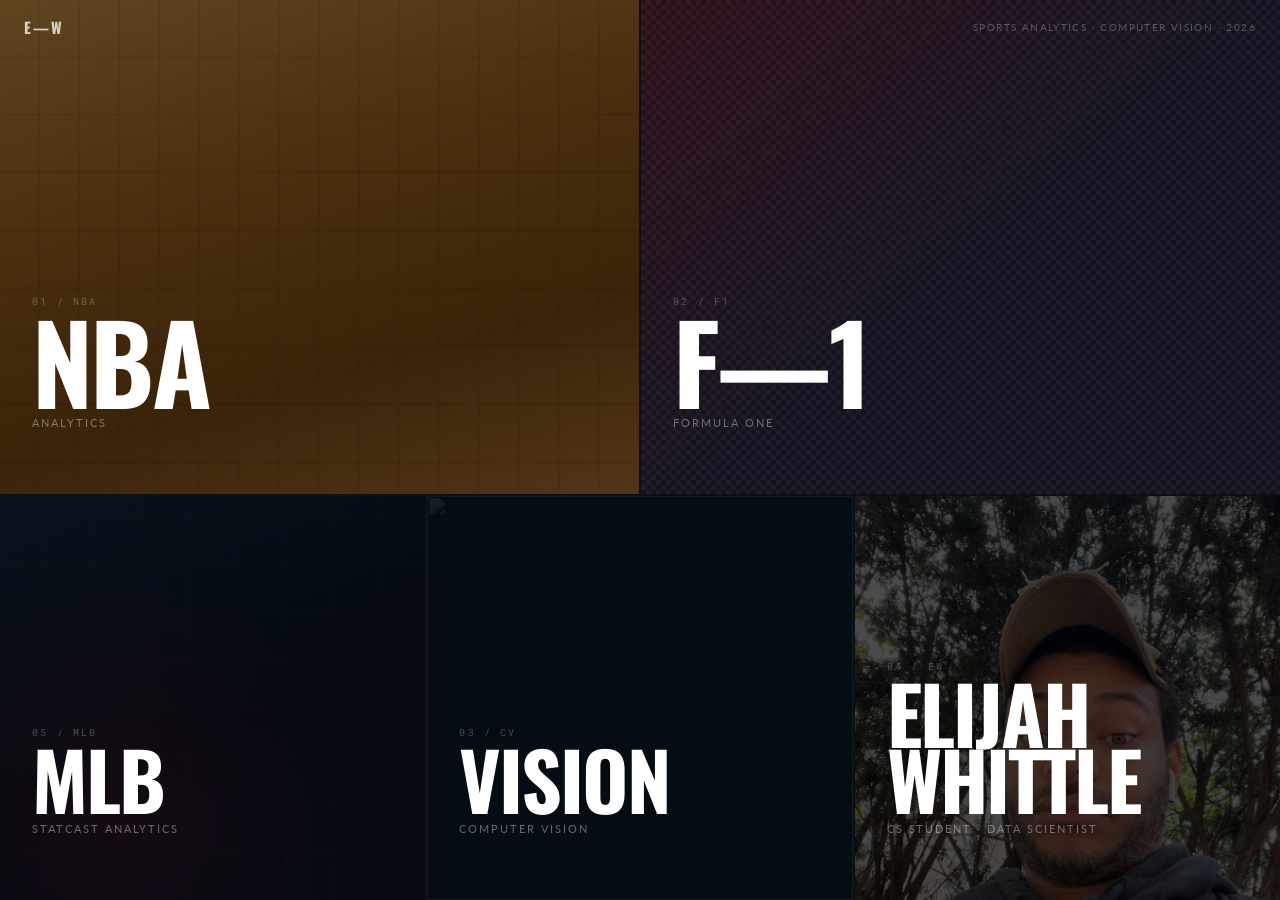
==== commit ad5e1e03: "wording changes" ====
--- a/index.html
+++ b/index.html
@@ -42,7 +42,7 @@
   <div class="panel mlb-panel" onclick="openOverlay('mlb')">
     <div class="panel-content">
       <div class="panel-num">05 / MLB</div>
-      <div class="panel-sport">BASE—<br>BALL</div>
+      <div class="panel-sport">MLB</div>
       <div class="panel-sub">Statcast Analytics</div>
       <div class="panel-hint">Exit Velocity · Launch Angle · Pitch Analysis</div>
     </div>
@@ -564,7 +564,7 @@
   <!-- Hero -->
   <div class="ov-hero">
     <div class="ov-eyebrow"><div class="ov-eyebrow-line"></div>MLB Analytics</div>
-    <div class="ov-big-title">BASE—<br>BALL</div>
+    <div class="ov-big-title">MLB</div>
     <p class="ov-question">This scouting lab breaks down hitter performance using Statcast data. Use the zone grid to see where a player makes contact, the EV histogram to assess bat speed, and the stats table to compare month-to-month trends. Higher barrel% and hard-hit% indicate quality contact.</p>
   </div>
 
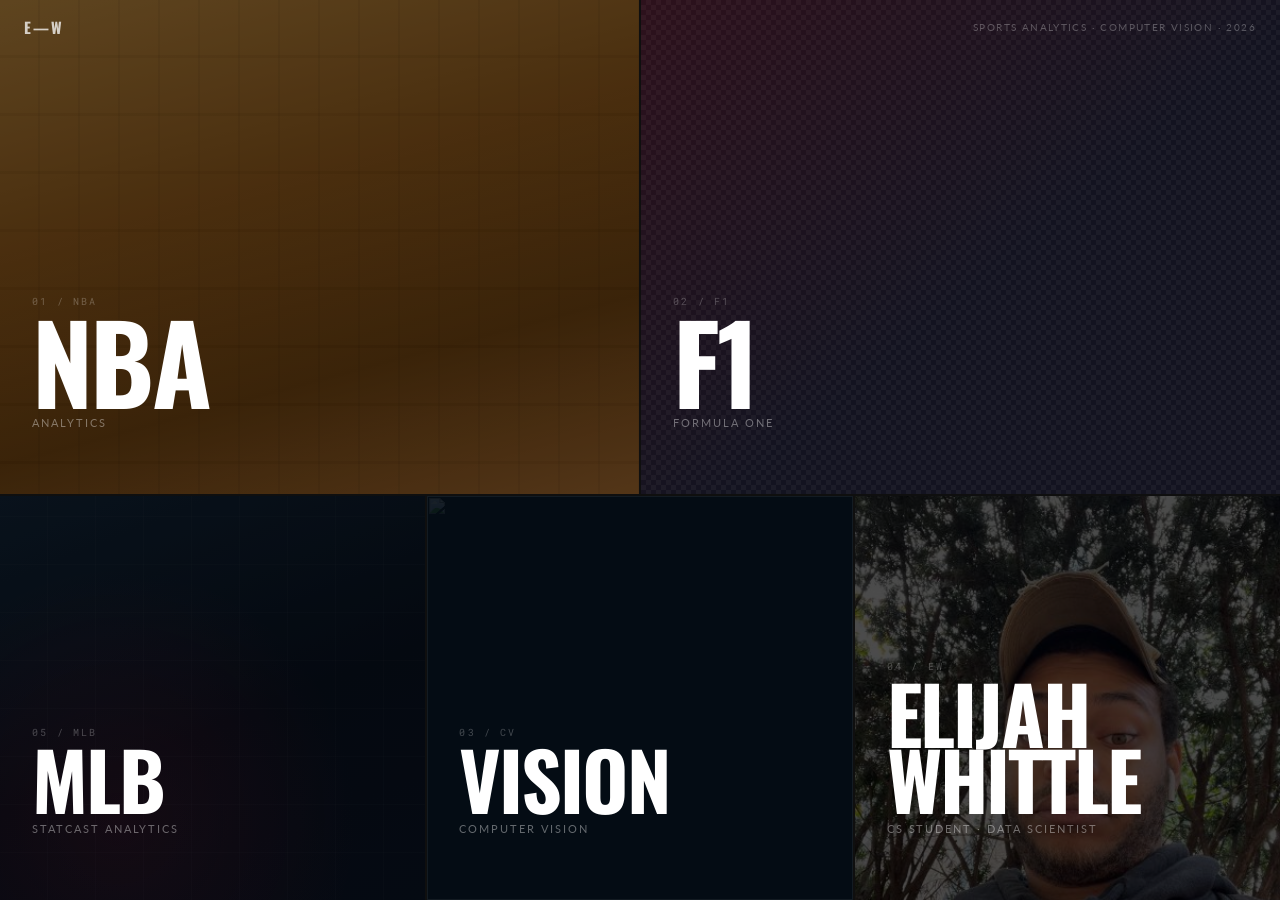
==== commit d838135b: "Pitching LAB!" ====
--- a/index.html
+++ b/index.html
@@ -6,6 +6,14 @@
 <title>Elijah Whittle — Analytics</title>
 <link href="https://fonts.googleapis.com/css2?family=Oswald:wght@400;700&family=Lato:wght@300;400;700&family=Roboto+Mono:wght@400&display=swap" rel="stylesheet">
 <link rel="stylesheet" href="portfolio.css">
+<!-- Google Analytics -->
+<script async src="https://www.googletagmanager.com/gtag/js?id=G-D9VRXZK9Y6"></script>
+<script>
+  window.dataLayer = window.dataLayer || [];
+  function gtag(){dataLayer.push(arguments);}
+  gtag('js', new Date());
+  gtag('config', 'G-D9VRXZK9Y6');
+</script>
 </head>
 <body>
 
@@ -32,7 +40,7 @@
   <div class="panel f1-panel" onclick="openOverlay('f1')">
     <div class="panel-content">
       <div class="panel-num">02 / F1</div>
-      <div class="panel-sport">F—1</div>
+      <div class="panel-sport">F1</div>
       <div class="panel-sub">Formula One</div>
       <div class="panel-hint">Telemetry · Lap Analysis · Driver Comparison</div>
     </div>
@@ -639,6 +647,85 @@
     </div>
   </div>
 
+  <!-- Pitching editorial text -->
+  <div class="ov-prose">
+    <div class="ov-prose-inner">
+      <h3 class="ov-h3">What does his arsenal look like?</h3>
+      <p class="ov-body">Hitting is only half the matchup. A pitcher's identity lives in where the ball leaves his hand and how it moves on the way to the plate. Release point reveals arm slot and repeatability — a tight cluster means a delivery a hitter can't read pitch-to-pitch. Movement separates the arsenal: which offerings ride, which sweep, which drop off the table. Together they explain why the same velocity plays completely differently from two different arms.</p>
+      <div class="ov-callout mlb-call">Elite arms disguise their pitches by releasing everything from the same tunnel, then letting movement do the work in the final feet. The release chart shows the disguise; the break chart shows the payoff.</div>
+    </div>
+  </div>
+
+  <!-- Pitch Arsenal Profile -->
+  <div class="ov-fullbleed">
+    <div class="ov-fullbleed-inner">
+
+      <div class="mlb-header">
+        <div>
+          <div class="ov-eyebrow" style="margin-bottom:.35rem;"><div class="ov-eyebrow-line"></div>Pitch Arsenal</div>
+          <h3 class="ov-h3" style="margin:0;">Release Point & Movement · Click a pitch</h3>
+        </div>
+        <div class="mlb-player-btns" id="pit-player-btns">
+          <button class="mlb-player-btn active" onclick="pitSelectPlayer('skenes',this)">SKENES</button>
+          <button class="mlb-player-btn" onclick="pitSelectPlayer('yamamoto',this)">YAMAMOTO</button>
+          <button class="mlb-player-btn" onclick="pitSelectPlayer('gausman',this)">GAUSMAN</button>
+          <button class="mlb-player-btn" onclick="pitSelectPlayer('peralta',this)">PERALTA</button>
+          <button class="mlb-player-btn" onclick="pitSelectPlayer('miller',this)">MILLER</button>
+        </div>
+      </div>
+
+      <div class="mlb-filter-row">
+        <div class="mlb-filter-group">
+          <span class="mlb-filter-label">PITCH</span>
+          <div class="mlb-pills" id="pit-pitch-filters"></div>
+        </div>
+        <div class="mlb-filter-group">
+          <span class="mlb-filter-label">RESULT</span>
+          <div class="mlb-pills" id="pit-res-filters"></div>
+        </div>
+      </div>
+
+      <div class="mlb-canvas-row">
+        <div class="mlb-scatter-stage" id="pit-scatter-stage">
+          <canvas id="pit-scatter-canvas"></canvas>
+          <div class="mlb-tooltip" id="pit-tooltip"></div>
+        </div>
+        <div class="mlb-vector-stage" id="pit-vector-stage">
+          <canvas id="pit-vector-canvas"></canvas>
+        </div>
+      </div>
+
+      <div class="mlb-statrow">
+        <div class="mlb-stat-item">
+          <span class="mlb-stat-lbl">Velocity</span>
+          <span class="mlb-stat-val" id="pit-s-velo">—</span>
+        </div>
+        <div class="mlb-stat-sep"></div>
+        <div class="mlb-stat-item">
+          <span class="mlb-stat-lbl">Spin Rate</span>
+          <span class="mlb-stat-val" id="pit-s-spin">—</span>
+        </div>
+        <div class="mlb-stat-sep"></div>
+        <div class="mlb-stat-item">
+          <span class="mlb-stat-lbl">Pitch Type</span>
+          <span class="mlb-stat-val" id="pit-s-pt">—</span>
+        </div>
+        <div class="mlb-stat-sep"></div>
+        <div class="mlb-stat-item">
+          <span class="mlb-stat-lbl">H-Break</span>
+          <span class="mlb-stat-val" id="pit-s-hb">—</span>
+        </div>
+        <div class="mlb-stat-sep"></div>
+        <div class="mlb-stat-item">
+          <span class="mlb-stat-lbl">V-Break</span>
+          <span class="mlb-stat-val" id="pit-s-vb">—</span>
+        </div>
+      </div>
+
+      <p class="ov-caption">Fig 02 — Statcast pitch data · Left: release point from the catcher’s POV, coloured by pitch type · Right: horizontal vs vertical break (inches) · Click a pitch to inspect velo, spin and movement · Filter by pitch type or result above.</p>
+    </div>
+  </div>
+
   <!-- Bottom nav -->
   <div class="ov-bnav">
     <div>
@@ -650,6 +737,7 @@
 </div><!-- /overlay-mlb -->
 
 <script src="mlb_data.js"></script>
+<script src="pit_data.js"></script>
 <script src="portfolio.js"></script>
 </body>
 </html>
